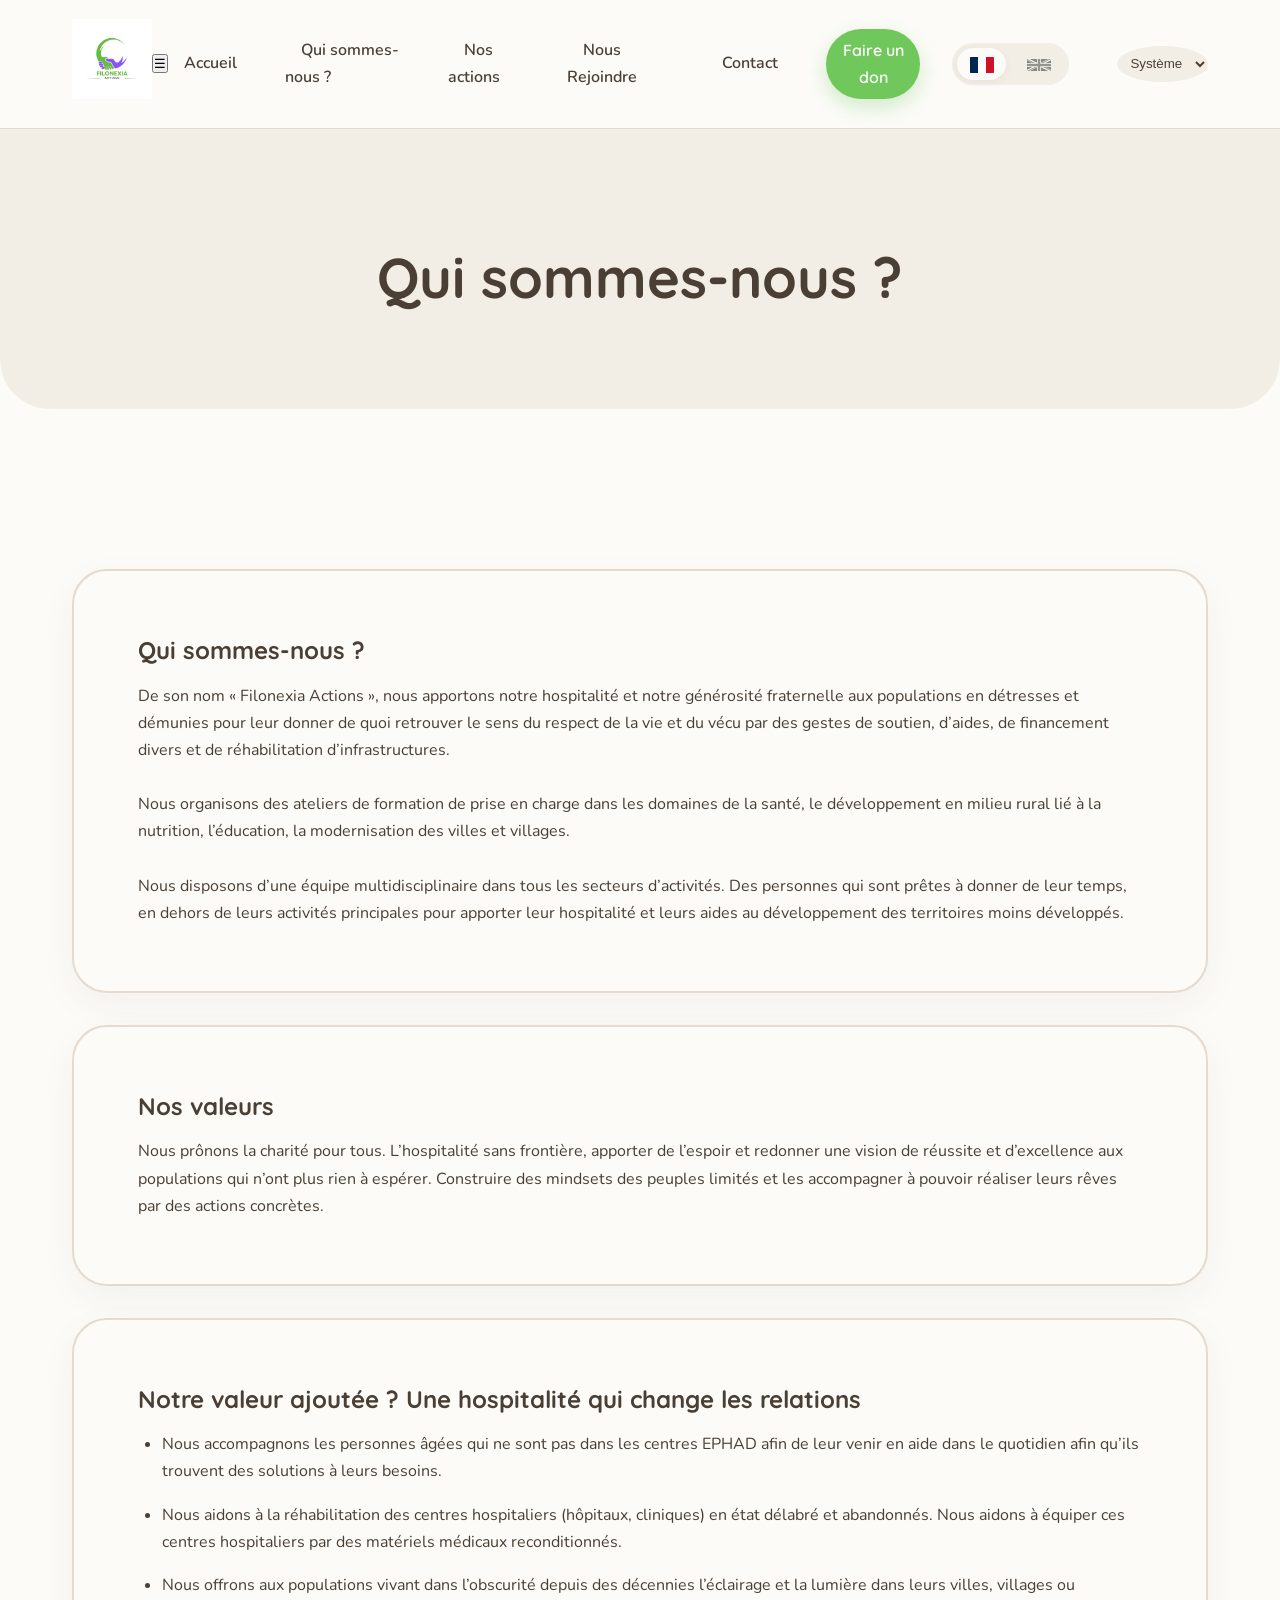
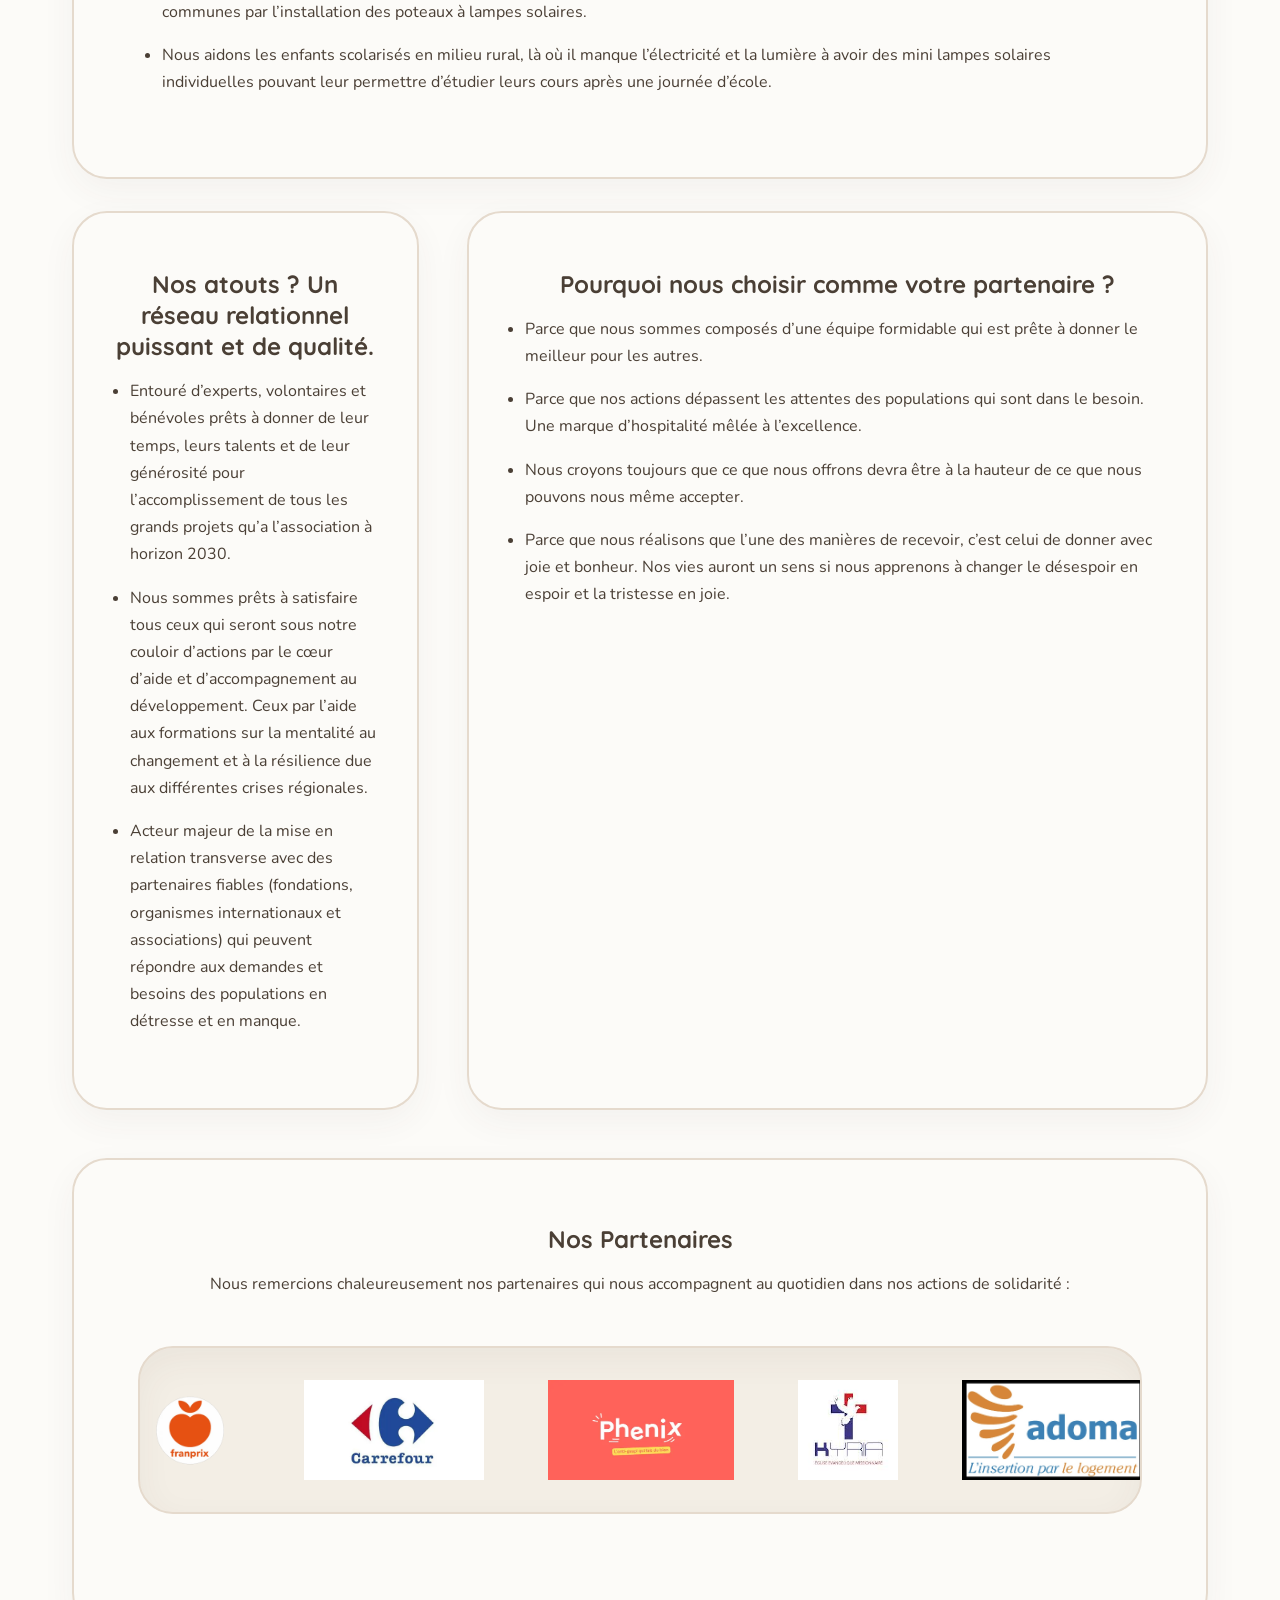
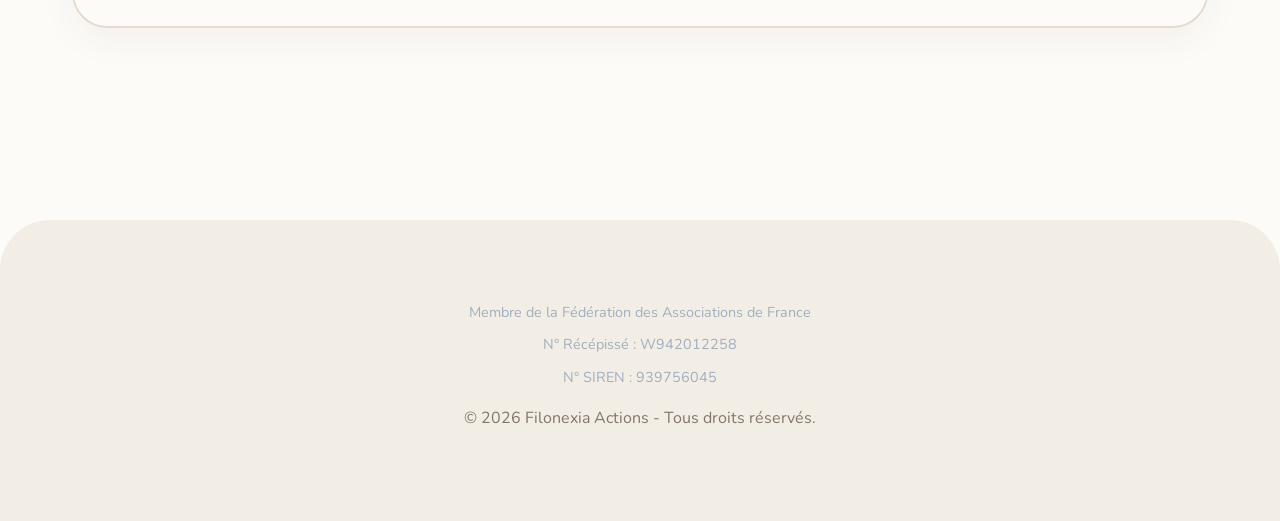
==== a-propos.html @ 1061a2cb "Fix : Suppression du texte n de PowerShell et mise a jour globale du cache" ====
<!DOCTYPE html>
<html lang="fr">
<head>
    <meta charset="UTF-8">
    <meta name="viewport" content="width=device-width, initial-scale=1.0">
    <title>FILONEXIA - Qui sommes-nous ?</title>    <link rel="icon" href="logo.jpeg" type="image/jpeg">
    <link rel="stylesheet" href="css/style.css?v=15">
</head>
<body>

    <header>
        <div class="nav-container">
            <a href="index.html" class="logo">
                <img src="logo.jpeg" alt="Filonexia Logo">
            </a>
            
            <button class="menu-toggle">☰</button>
            
            <nav>
                <ul class="nav-links">
                    <li><a href="index.html" data-i18n="nav_home">Accueil</a></li>
                    <li><a href="a-propos.html" data-i18n="nav_about">Qui sommes-nous ?</a></li>
                    <li><a href="actions.html" data-i18n="nav_actions">Nos actions</a></li>
                    <li><a href="nous-rejoindre.html" data-i18n="nav_join">Nous Rejoindre</a></li>
                    <li><a href="contact.html" data-i18n="nav_contact">Contact</a></li>
                    <li><a href="don.html" class="btn btn-primary" data-i18n="btn_donate">Faire un don</a></li>
                    
                    <li class="lang-switcher">
                        <button class="lang-btn active" data-lang="fr"><img src="images/fr.svg" alt="FR" class="lang-flag"></button>                        <button class="lang-btn" data-lang="en"><img src="images/gb.svg" alt="EN" class="lang-flag"></button>
                    </li>
                    <li>
                        <select class="theme-switcher">
                            <option value="system">Système</option>
                            <option value="light">Jour</option>
                            <option value="dark">Nuit</option>
                        </select>
                    </li>
                </ul>
            </nav>
        </div>
    </header>

    <main>
        <section class="page-header">
            <h1 data-i18n="about_title">Qui sommes-nous ?</h1>
        </section>

        <section class="container">
            <div class="content-section" style="margin-bottom: 2rem;">
                <h2 data-i18n="about_title">Qui sommes-nous ?</h2>
                <p data-i18n="about_intro">De son nom « Filonexia Actions », nous apportons notre hospitalité...</p>
                <br>
                <p data-i18n="about_training">Nous organisons des ateliers...</p>
                <br>
                <p data-i18n="about_team">Nous disposons d’une équipe...</p>
            </div>

            <div class="content-section" style="margin-bottom: 2rem; background: var(--bg-light);">
                <h2 data-i18n="values_title">Nos valeurs</h2>
                <p data-i18n="values_text">Nous prônons la charité pour tous...</p>
            </div>

            <div class="content-section" style="margin-bottom: 2rem;">
                <h2 data-i18n="value_added_title">Notre valeur ajoutée ? Une hospitalité qui change les relations</h2>
                <ul style="padding-left: 1.5rem; margin-top: 1rem;">
                    <li style="margin-bottom: 1rem;" data-i18n="value_added_1">Nous accompagnons les personnes âgées...</li>
                    <li style="margin-bottom: 1rem;" data-i18n="value_added_2">Nous aidons à la réhabilitation...</li>
                    <li style="margin-bottom: 1rem;" data-i18n="value_added_3">Nous offrons aux populations...</li>
                    <li style="margin-bottom: 1rem;" data-i18n="value_added_4">Nous aidons les enfants...</li>
                </ul>
            </div>

            <div class="grid-3" style="margin-top: 2rem;">
                <div class="card">
                    <h3 data-i18n="assets_title">Nos atouts ?</h3>
                    <ul style="text-align: left; padding-left: 1rem;">
                        <li style="margin-bottom: 1rem;" data-i18n="assets_1">Entouré d’experts...</li>
                        <li style="margin-bottom: 1rem;" data-i18n="assets_2">Nous sommes prêts à satisfaire...</li>
                        <li style="margin-bottom: 1rem;" data-i18n="assets_3">Acteur majeur...</li>
                    </ul>
                </div>
                <div class="card" style="grid-column: span 2;">
                    <h3 data-i18n="partner_title">Pourquoi nous choisir comme partenaire ?</h3>
                    <ul style="text-align: left; padding-left: 1rem;">
                        <li style="margin-bottom: 1rem;" data-i18n="partner_1">Parce que nous sommes composés d’une équipe...</li>
                        <li style="margin-bottom: 1rem;" data-i18n="partner_2">Parce que nos actions dépassent les attentes...</li>
                        <li style="margin-bottom: 1rem;" data-i18n="partner_3">Nous croyons toujours que...</li>
                        <li style="margin-bottom: 1rem;" data-i18n="partner_4">Parce que nous réalisons que l’une des manières...</li>
                    </ul>
                </div>
            </div>

            <div class="content-section" style="margin-top: 3rem; background: var(--bg-light);">
                <h2 data-i18n="global_partners_title" style="text-align: center; margin-bottom: 1rem;">Nos Partenaires</h2>
                <p data-i18n="global_partners_text" style="text-align: center; margin-bottom: 2rem;">Nous remercions chaleureusement nos partenaires qui nous soutiennent au quotidien dans nos actions de solidarité :</p>
                <div class="marquee-wrapper">
                    <div class="marquee-container">
                        <!-- Premiere boucle -->
                        <div class="marquee-content">
                            <img src="images/partenaires/franprix.webp" alt="Franprix" class="partner-logo">
                            <img src="images/partenaires/carrefour.webp" alt="Carrefour Market" class="partner-logo">
                            <img src="images/partenaires/phenix.webp" alt="Phenix" class="partner-logo">
                            <img src="images/partenaires/kyria.jfif" alt="Eglise Evangélique Mission KYRIA" class="partner-logo">
                            <img src="images/partenaires/adoma.png" alt="ADOMA" class="partner-logo">
                            <div class="partner-fallback" data-i18n="partner_espoir">Espoir pour une vie</div>
                        </div>
                        <!-- Deuxieme boucle (pour l'effet infini) -->
                        <div class="marquee-content">
                            <img src="images/partenaires/franprix.webp" alt="Franprix" class="partner-logo">
                            <img src="images/partenaires/carrefour.webp" alt="Carrefour Market" class="partner-logo">
                            <img src="images/partenaires/phenix.webp" alt="Phenix" class="partner-logo">
                            <img src="images/partenaires/kyria.jfif" alt="Eglise Evangélique Mission KYRIA" class="partner-logo">
                            <img src="images/partenaires/adoma.png" alt="ADOMA" class="partner-logo">
                            <div class="partner-fallback" data-i18n="partner_espoir">Espoir pour une vie</div>
                        </div>
                    </div>
            </div>
        </section>
    </main>

    <footer>
        <div style="margin-bottom: 1rem; color: #a0aec0;">
            <p style="font-size: 0.9rem;" data-i18n="contact_legal_1">Membre de la Fédération des Associations de France</p>
            <p style="font-size: 0.9rem;" data-i18n="contact_legal_2">N° Récépissé : W942012258</p>
            <p style="font-size: 0.9rem;" data-i18n="contact_legal_3">N° SIREN : 939756045</p>
        </div>
        <p data-i18n="footer_text">© 2026 Filonexia Actions - Tous droits réservés.</p>
    </footer>

    <script src="js/main.js?v=15"></script>
    <script src="js/i18n.js?v=15"></script>
</body>
</html>
---- css/style.css ----
@import url('https://fonts.googleapis.com/css2?family=Nunito:wght@400;600;700&family=Quicksand:wght@500;600;700&display=swap');

:root {
    /* Couleurs de base légèrement adoucies pour l'aspect organique */
    --primary-color: #70c85c;
    --secondary-color: #966eea;
    
    /* Palette chaleureuse "Terre & Nature" */
    --bg-main: #fcfbf8; /* Crème très clair */
    --bg-alt: #f3eee5; /* Beige doux */
    --text-dark: #4a3f35; /* Brun-Gris doux (pas de noir pur) */
    --text-light: #82756a; /* Brun clair */
    --border-color: #e5dacd;
    
    --font-heading: 'Quicksand', sans-serif;
    --font-body: 'Nunito', sans-serif;
    
    /* Rondeur maximale pour l'effet galet / amical */
    --radius-btn: 50px;
    --radius-card: 35px;
    --shadow-soft: 0 12px 35px rgba(74, 63, 53, 0.05);
}

:root[data-theme="dark"] {
    /* Palette sombre "Nuit chaude" */
    --bg-main: #2a2623;
    --bg-alt: #36302c;
    --text-dark: #fcfbf8;
    --text-light: #b0a59a;
    --border-color: #4a423d;
    --shadow-soft: 0 12px 35px rgba(0, 0, 0, 0.2);
}

* {
    margin: 0;
    padding: 0;
    box-sizing: border-box;
}

body {
    font-family: var(--font-body);
    color: var(--text-dark);
    line-height: 1.7;
    background-color: var(--bg-main);
    font-weight: 400;
}

h1, h2, h3, h4, h5, h6 {
    font-family: var(--font-heading);
    color: var(--text-dark);
    margin-bottom: 1rem;
    font-weight: 700;
    line-height: 1.3;
}

a {
    text-decoration: none;
    color: inherit;
    transition: all 0.3s cubic-bezier(0.4, 0, 0.2, 1);
}

/* Header & Nav */
header {
    background: var(--bg-main);
    border-bottom: 1px solid var(--border-color);
    position: sticky;
    top: 0;
    z-index: 1000;
}

.nav-container {
    max-width: 1200px;
    margin: 0 auto;
    padding: 1.2rem 2rem;
    display: flex;
    justify-content: space-between;
    align-items: center;
}

.logo img {
    height: 80px;
    object-fit: contain;
    transition: transform 0.3s ease;
}

.logo img:hover {
    transform: scale(1.05) rotate(-2deg);
}

.nav-links {
    display: flex;
    gap: 2rem;
    align-items: center;
    list-style: none;
}

.nav-links a {
    font-weight: 600;
    font-size: 1rem;
    padding: 0.5rem 1rem;
    border-radius: var(--radius-btn);
    transition: background-color 0.3s ease, color 0.3s ease;
}

.nav-links a:hover {
    background-color: var(--bg-alt);
    color: var(--primary-color);
}

.lang-switcher {
    display: flex;
    gap: 0.5rem;
    background: var(--bg-alt);
    padding: 0.3rem;
    border-radius: var(--radius-btn);
}

.lang-btn {
    background: transparent;
    border: none;
    padding: 0.4rem 0.8rem;
    border-radius: var(--radius-btn);
    cursor: pointer;
    font-weight: 700;
    color: var(--text-light);
    font-family: var(--font-body);
    font-size: 0.85rem;
    transition: all 0.3s ease;
}

.lang-btn.active {
    background: var(--bg-main);
    color: var(--primary-color);
    box-shadow: 0 2px 10px rgba(0,0,0,0.05);
}

.theme-switcher {
    margin-left: 1rem;
    padding: 0.6rem;
    border-radius: 50%;
    border: none;
    background: var(--bg-alt);
    color: var(--text-dark);
    cursor: pointer;
    transition: transform 0.3s;
}

.theme-switcher:hover {
    transform: scale(1.1) rotate(15deg);
    background: var(--border-color);
}

/* Organic Buttons */
.btn {
    display: inline-block;
    padding: 1rem 2.5rem;
    border-radius: var(--radius-btn);
    font-family: var(--font-heading);
    font-weight: 700;
    font-size: 1.1rem;
    text-align: center;
    transition: all 0.3s cubic-bezier(0.34, 1.56, 0.64, 1);
    cursor: pointer;
    border: none;
}

.btn-primary {
    background: var(--primary-color);
    color: #ffffff;
    box-shadow: 0 8px 20px rgba(112, 200, 92, 0.3);
}

.btn-primary:hover {
    transform: translateY(-5px) scale(1.03);
    box-shadow: 0 15px 25px rgba(112, 200, 92, 0.4);
}

.btn-secondary {
    background: var(--bg-alt);
    color: var(--text-dark);
    border: 2px solid var(--border-color);
}

.btn-secondary:hover {
    background: var(--secondary-color);
    color: #ffffff;
    border-color: var(--secondary-color);
    transform: translateY(-5px) scale(1.03);
    box-shadow: 0 8px 20px rgba(150, 110, 234, 0.3);
}

/* Hero Section */
.hero {
    padding: 8rem 2rem;
    text-align: center;
    background: var(--bg-alt);
    /* Forme organique au bas du header */
    border-bottom-left-radius: 50px;
    border-bottom-right-radius: 50px;
    min-height: 60vh;
    display: flex;
    flex-direction: column;
    justify-content: center;
    align-items: center;
}

.hero h1 {
    font-size: 4rem;
    font-weight: 700;
    max-width: 900px;
    margin: 0 auto 1.5rem auto;
    color: var(--text-dark);
}

.hero p {
    font-size: 1.25rem;
    color: var(--text-light);
    max-width: 700px;
    margin: 0 auto 3rem auto;
    font-weight: 600;
}

/* Container */
.container {
    max-width: 1200px;
    margin: 0 auto;
    padding: 6rem 2rem;
}

.text-center {
    text-align: center;
}

/* Grid & Cards (Organic design) */
.grid-3 {
    display: grid;
    grid-template-columns: repeat(auto-fit, minmax(300px, 1fr));
    gap: 3rem;
    margin-top: 4rem;
}

.card {
    background: var(--bg-main);
    border: 2px solid var(--border-color);
    border-radius: var(--radius-card);
    padding: 3.5rem 2.5rem;
    text-align: center;
    box-shadow: var(--shadow-soft);
    transition: all 0.4s cubic-bezier(0.34, 1.56, 0.64, 1);
}

.card:hover {
    transform: translateY(-10px);
    border-color: var(--primary-color);
    background: var(--bg-alt);
}

/* Alternance Vert/Violet sur les icônes */
.card:nth-child(odd) .card-icon {
    color: var(--primary-color);
    background: rgba(112, 200, 92, 0.1);
}
.card:nth-child(even) .card-icon {
    color: var(--secondary-color);
    background: rgba(150, 110, 234, 0.1);
}

.card-icon {
    font-size: 2.5rem;
    margin-bottom: 2rem;
    display: inline-flex;
    align-items: center;
    justify-content: center;
    width: 80px;
    height: 80px;
    border-radius: 50%;
}

.card h3 {
    font-size: 1.5rem;
}

/* Page headers */
.page-header {
    background: var(--bg-alt);
    padding: 7rem 2rem 5rem 2rem;
    text-align: center;
    border-bottom-left-radius: 50px;
    border-bottom-right-radius: 50px;
    margin-bottom: 4rem;
}

.page-header h1 {
    font-size: 3.5rem;
}

.content-section {
    background: var(--bg-main);
    padding: 4rem;
    border: 2px solid var(--border-color);
    border-radius: var(--radius-card);
    box-shadow: var(--shadow-soft);
}

/* Footer */
footer {
    background: var(--bg-alt);
    color: var(--text-light);
    text-align: center;
    padding: 5rem 2rem;
    margin-top: 6rem;
    border-top-left-radius: 50px;
    border-top-right-radius: 50px;
}

footer p {
    margin-bottom: 0.5rem;
}

/* Sidebar Layout */
.page-layout {
    display: grid;
    grid-template-columns: 3fr 1fr;
    gap: 4rem;
    align-items: start;
}

.sidebar {
    position: sticky;
    top: 120px;
    background: var(--bg-main);
    border: 2px solid var(--border-color);
    border-radius: var(--radius-card);
    padding: 2.5rem;
    box-shadow: var(--shadow-soft);
}

.sidebar h3 {
    font-size: 1.4rem;
    margin-bottom: 2rem;
    color: var(--primary-color);
}

.report-list {
    list-style: none;
    padding: 0;
}

.report-list li {
    margin-bottom: 1rem;
}

.report-list a {
    display: block;
    padding: 1rem 1.5rem;
    border-radius: 20px;
    font-weight: 600;
    color: var(--text-light);
    background: var(--bg-alt);
    transition: all 0.3s ease;
}

.report-list a:hover {
    background: rgba(112, 200, 92, 0.1);
    color: var(--primary-color);
    transform: translateX(5px);
}

.report-list a.active {
    background: var(--primary-color);
    color: #ffffff;
    box-shadow: 0 4px 15px rgba(112, 200, 92, 0.3);
}

.report-list a.active .report-date {
    color: rgba(255,255,255,0.8);
}

.report-date {
    display: block;
    font-size: 0.85rem;
    margin-bottom: 0.2rem;
    color: var(--text-light);
    font-weight: 700;
    text-transform: uppercase;
}

@media (max-width: 900px) {
    .page-layout {
        grid-template-columns: 1fr;
    }
}

/* Partner Marquee Carousel */
.marquee-wrapper {
    overflow: hidden;
    padding: 2rem 0;
    margin: 3rem 0;
    background: var(--bg-alt);
    border-radius: var(--radius-card);
    box-shadow: inset var(--shadow-soft);
    position: relative;
    border: 2px solid var(--border-color);
}
.marquee-container {
    display: flex;
    width: fit-content;
    animation: marquee 25s linear infinite;
}
.marquee-container:hover {
    animation-play-state: paused;
}
.marquee-content {
    display: flex;
    align-items: center;
    gap: 4rem;
    padding-right: 4rem; /* match gap */
}
.partner-logo {
    height: 100px;
    object-fit: contain;
    transition: transform 0.3s ease;
}
.partner-logo:hover {
    transform: scale(1.08);
}
.partner-fallback {
    font-family: var(--font-heading);
    font-weight: 700;
    font-size: 1.2rem;
    color: var(--primary-color);
    border: 3px solid var(--primary-color);
    padding: 0.8rem 1.5rem;
    border-radius: var(--radius-btn);
    white-space: nowrap;
    transition: all 0.3s ease;
}
.partner-fallback:hover {
    background-color: var(--primary-color);
    color: var(--white);
    transform: scale(1.05);
}
@keyframes marquee {
    0% { transform: translateX(0); }
    100% { transform: translateX(-50%); }
}


/* Flag switcher */
.lang-flag { width: 24px; height: 18px; object-fit: contain; border-radius: 2px; vertical-align: middle; transition: filter 0.3s ease; }
.lang-btn:not(.active) .lang-flag { filter: grayscale(100%) opacity(50%); }
.lang-btn.active .lang-flag, .lang-btn:hover .lang-flag { filter: grayscale(0%) opacity(100%); }
.lang-switcher { display: flex; align-items: center; gap: 0.5rem; }
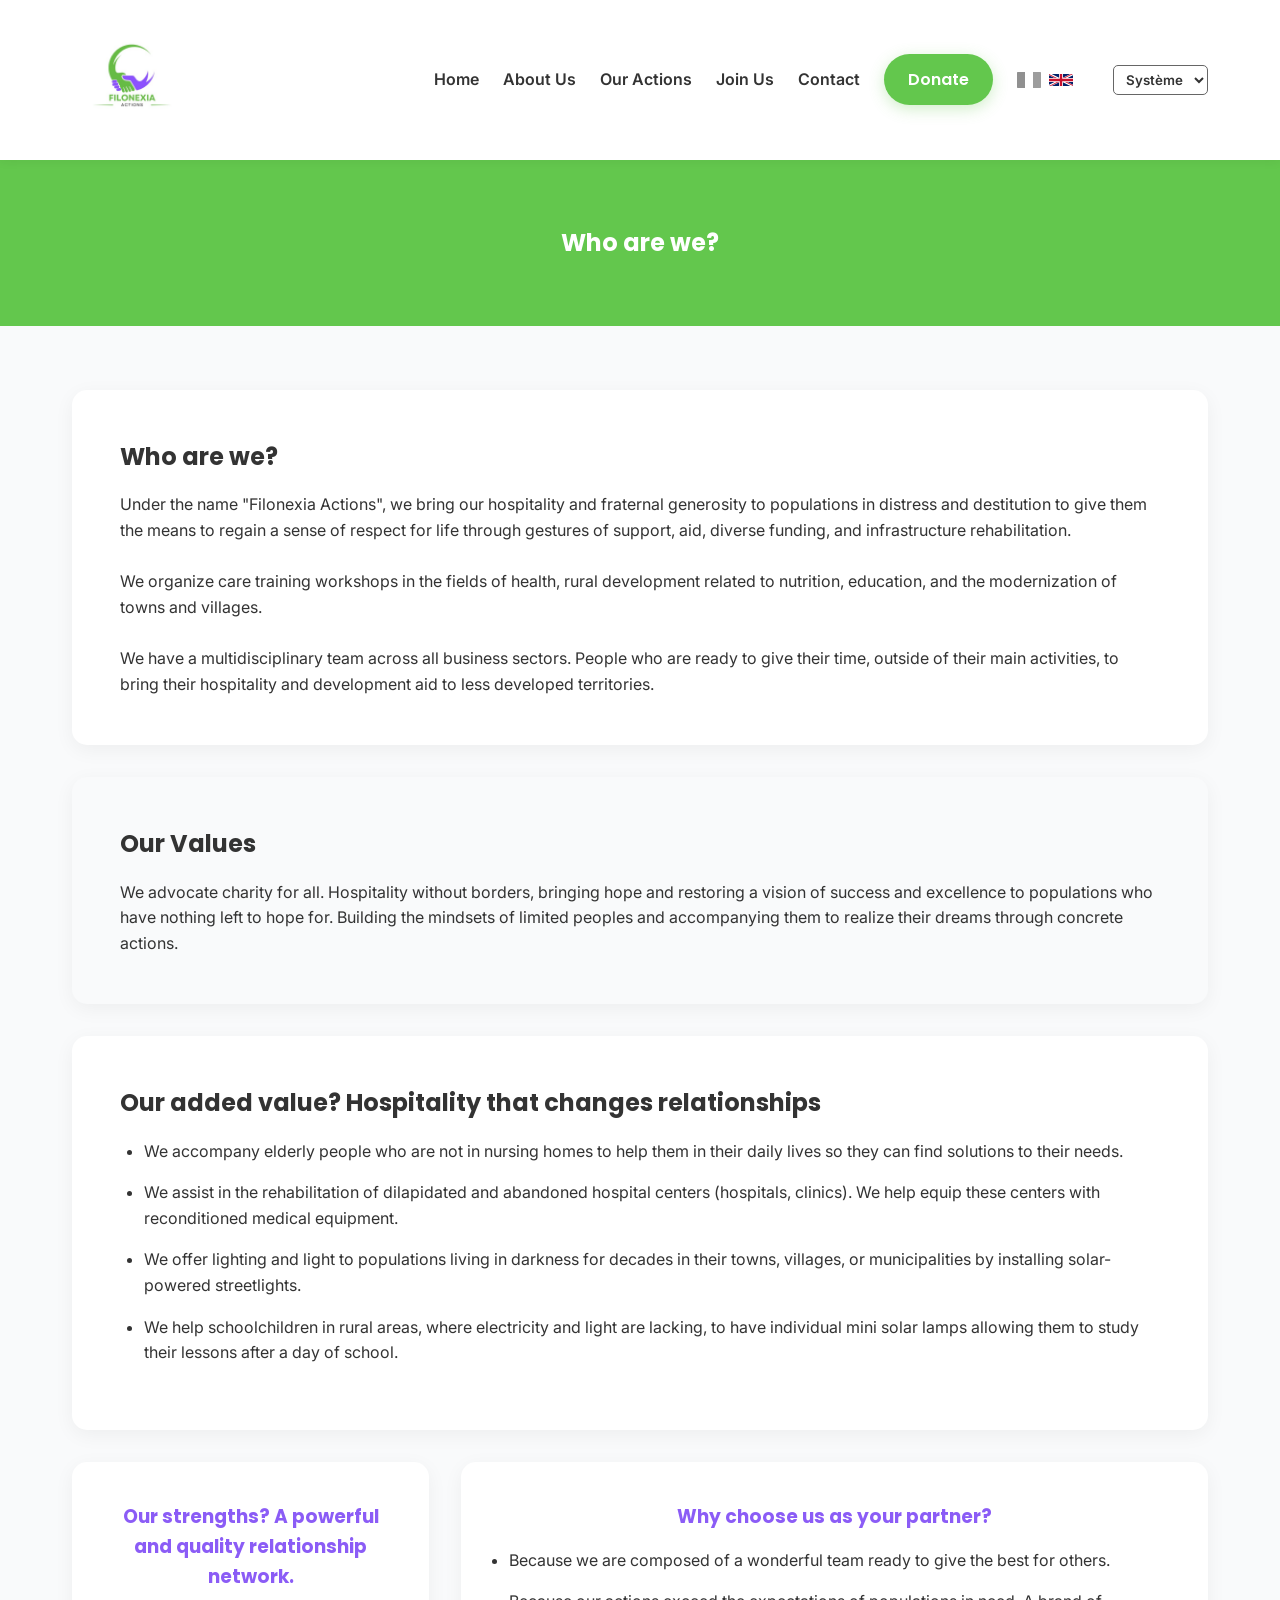
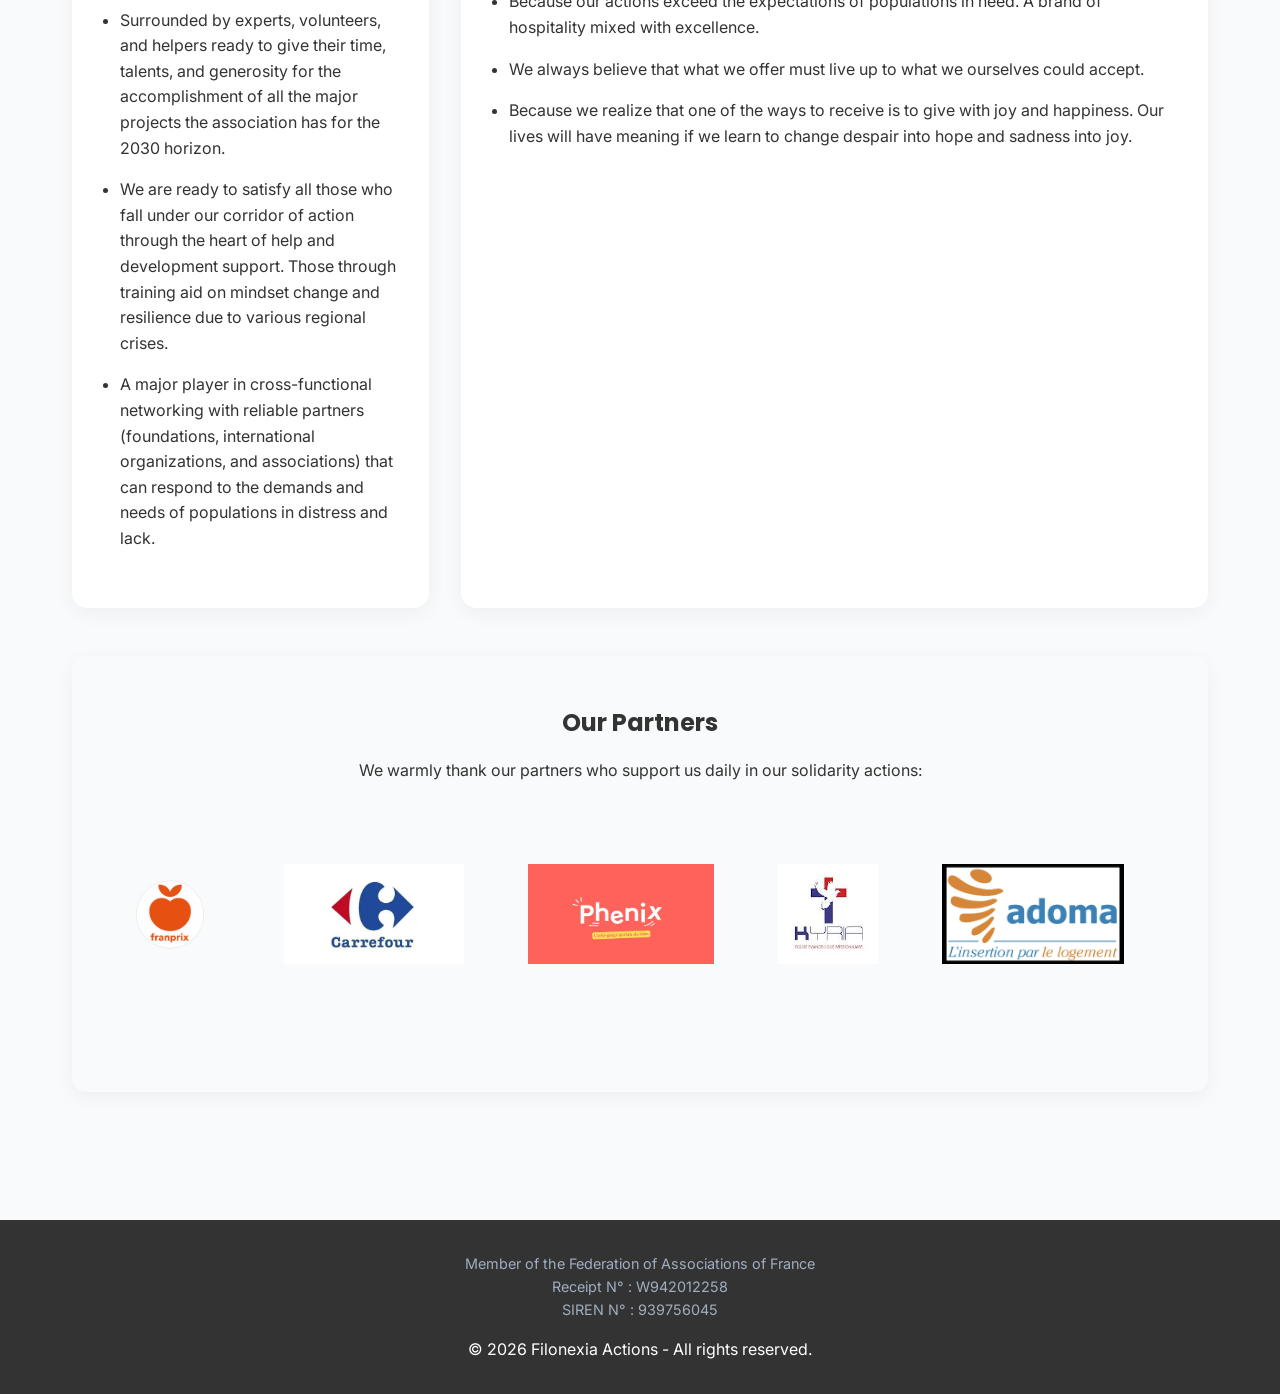
==== commit c4c8f246: "v1.0.0 - Version statique finalisée" ====
--- a/a-propos.html
+++ b/a-propos.html
@@ -4,7 +4,7 @@
     <meta charset="UTF-8">
     <meta name="viewport" content="width=device-width, initial-scale=1.0">
     <title>FILONEXIA - Qui sommes-nous ?</title>    <link rel="icon" href="logo.jpeg" type="image/jpeg">
-    <link rel="stylesheet" href="css/style.css?v=15">
+    <link rel="stylesheet" href="css/style.css?v=24">
 </head>
 <body>
 
@@ -14,9 +14,8 @@
                 <img src="logo.jpeg" alt="Filonexia Logo">
             </a>
             
-            <button class="menu-toggle">☰</button>
-            
             <nav>
+                <div class="menu-toggle" id="mobile-menu" aria-label="Menu"><span></span><span></span><span></span></div>
                 <ul class="nav-links">
                     <li><a href="index.html" data-i18n="nav_home">Accueil</a></li>
                     <li><a href="a-propos.html" data-i18n="nav_about">Qui sommes-nous ?</a></li>
@@ -124,11 +123,11 @@
             <p style="font-size: 0.9rem;" data-i18n="contact_legal_2">N° Récépissé : W942012258</p>
             <p style="font-size: 0.9rem;" data-i18n="contact_legal_3">N° SIREN : 939756045</p>
         </div>
-        <p data-i18n="footer_text">© 2026 Filonexia Actions - Tous droits réservés.</p>
+        <p data-i18n="footer_text">© 2026 Filonexia Actions - Tous droits réservés. | <span class='version'>v1.0.0</span></p>
     </footer>
 
     <script src="js/main.js?v=15"></script>
-    <script src="js/i18n.js?v=15"></script>
+    <script src="js/i18n.js?v=20"></script>
 </body>
 </html>
 
@@ -136,3 +135,11 @@
 
 
 
+
+
+
+
+
+
+
+
--- a/css/style.css
+++ b/css/style.css
@@ -1,34 +1,21 @@
-@import url('https://fonts.googleapis.com/css2?family=Nunito:wght@400;600;700&family=Quicksand:wght@500;600;700&display=swap');
+@import url('https://fonts.googleapis.com/css2?family=Inter:wght@300;400;600&family=Poppins:wght@500;700&display=swap');
 
 :root {
-    /* Couleurs de base légèrement adoucies pour l'aspect organique */
-    --primary-color: #70c85c;
-    --secondary-color: #966eea;
-    
-    /* Palette chaleureuse "Terre & Nature" */
-    --bg-main: #fcfbf8; /* Crème très clair */
-    --bg-alt: #f3eee5; /* Beige doux */
-    --text-dark: #4a3f35; /* Brun-Gris doux (pas de noir pur) */
-    --text-light: #82756a; /* Brun clair */
-    --border-color: #e5dacd;
-    
-    --font-heading: 'Quicksand', sans-serif;
-    --font-body: 'Nunito', sans-serif;
-    
-    /* Rondeur maximale pour l'effet galet / amical */
-    --radius-btn: 50px;
-    --radius-card: 35px;
-    --shadow-soft: 0 12px 35px rgba(74, 63, 53, 0.05);
+    --primary-color: #63c74d; /* Green from logo */
+    --secondary-color: #8b5cf6; /* Purple from logo */
+    --text-dark: #333333;
+    --text-light: #666666;
+    --bg-light: #f9fafb;
+    --white: #ffffff;
+    --font-heading: 'Poppins', sans-serif;
+    --font-body: 'Inter', sans-serif;
 }
 
 :root[data-theme="dark"] {
-    /* Palette sombre "Nuit chaude" */
-    --bg-main: #2a2623;
-    --bg-alt: #36302c;
-    --text-dark: #fcfbf8;
-    --text-light: #b0a59a;
-    --border-color: #4a423d;
-    --shadow-soft: 0 12px 35px rgba(0, 0, 0, 0.2);
+    --text-dark: #f9fafb;
+    --text-light: #a0aec0;
+    --bg-light: #111827;
+    --white: #1f2937;
 }
 
 * {
@@ -40,29 +27,26 @@
 body {
     font-family: var(--font-body);
     color: var(--text-dark);
-    line-height: 1.7;
-    background-color: var(--bg-main);
-    font-weight: 400;
+    line-height: 1.6;
+    background-color: var(--bg-light);
 }
 
 h1, h2, h3, h4, h5, h6 {
     font-family: var(--font-heading);
     color: var(--text-dark);
     margin-bottom: 1rem;
-    font-weight: 700;
-    line-height: 1.3;
 }
 
 a {
     text-decoration: none;
     color: inherit;
-    transition: all 0.3s cubic-bezier(0.4, 0, 0.2, 1);
+    transition: color 0.3s;
 }
 
 /* Header & Nav */
 header {
-    background: var(--bg-main);
-    border-bottom: 1px solid var(--border-color);
+    background: var(--white);
+    box-shadow: 0 2px 10px rgba(0,0,0,0.05);
     position: sticky;
     top: 0;
     z-index: 1000;
@@ -71,25 +55,21 @@
 .nav-container {
     max-width: 1200px;
     margin: 0 auto;
-    padding: 1.2rem 2rem;
+    padding: 1rem 2rem;
     display: flex;
     justify-content: space-between;
     align-items: center;
+    gap: 3rem;
 }
 
 .logo img {
-    height: 80px;
+    height: 120px;
     object-fit: contain;
-    transition: transform 0.3s ease;
-}
-
-.logo img:hover {
-    transform: scale(1.05) rotate(-2deg);
 }
 
 .nav-links {
     display: flex;
-    gap: 2rem;
+    gap: 1.5rem;
     align-items: center;
     list-style: none;
 }
@@ -97,107 +77,85 @@
 .nav-links a {
     font-weight: 600;
     font-size: 1rem;
-    padding: 0.5rem 1rem;
-    border-radius: var(--radius-btn);
-    transition: background-color 0.3s ease, color 0.3s ease;
 }
 
 .nav-links a:hover {
-    background-color: var(--bg-alt);
     color: var(--primary-color);
 }
 
+/* Lang Switcher */
 .lang-switcher {
     display: flex;
     gap: 0.5rem;
-    background: var(--bg-alt);
-    padding: 0.3rem;
-    border-radius: var(--radius-btn);
 }
 
 .lang-btn {
-    background: transparent;
+    background: none;
     border: none;
-    padding: 0.4rem 0.8rem;
-    border-radius: var(--radius-btn);
     cursor: pointer;
-    font-weight: 700;
+    font-weight: 600;
     color: var(--text-light);
     font-family: var(--font-body);
-    font-size: 0.85rem;
-    transition: all 0.3s ease;
 }
 
 .lang-btn.active {
-    background: var(--bg-main);
     color: var(--primary-color);
-    box-shadow: 0 2px 10px rgba(0,0,0,0.05);
-}
-
+}
+
+/* Theme Switcher */
 .theme-switcher {
     margin-left: 1rem;
-    padding: 0.6rem;
-    border-radius: 50%;
-    border: none;
-    background: var(--bg-alt);
+    padding: 0.3rem 0.5rem;
+    border-radius: 5px;
+    border: 1px solid var(--text-light);
+    background: var(--white);
     color: var(--text-dark);
+    font-family: var(--font-body);
+    font-weight: 600;
     cursor: pointer;
-    transition: transform 0.3s;
-}
-
-.theme-switcher:hover {
-    transform: scale(1.1) rotate(15deg);
-    background: var(--border-color);
-}
-
-/* Organic Buttons */
+}
+
+/* Buttons */
 .btn {
     display: inline-block;
-    padding: 1rem 2.5rem;
-    border-radius: var(--radius-btn);
+    padding: 0.8rem 1.5rem;
+    border-radius: 30px;
     font-family: var(--font-heading);
-    font-weight: 700;
-    font-size: 1.1rem;
-    text-align: center;
-    transition: all 0.3s cubic-bezier(0.34, 1.56, 0.64, 1);
+    font-weight: 600;
+    text-align: center;
+    transition: transform 0.3s, box-shadow 0.3s, background-color 0.3s;
     cursor: pointer;
-    border: none;
 }
 
 .btn-primary {
     background: var(--primary-color);
-    color: #ffffff;
-    box-shadow: 0 8px 20px rgba(112, 200, 92, 0.3);
+    color: var(--white);
+    box-shadow: 0 4px 15px rgba(99, 199, 77, 0.3);
 }
 
 .btn-primary:hover {
-    transform: translateY(-5px) scale(1.03);
-    box-shadow: 0 15px 25px rgba(112, 200, 92, 0.4);
+    background: #55b341;
+    color: var(--white);
+    transform: translateY(-2px);
+    box-shadow: 0 6px 20px rgba(99, 199, 77, 0.4);
 }
 
 .btn-secondary {
-    background: var(--bg-alt);
-    color: var(--text-dark);
-    border: 2px solid var(--border-color);
+    background: var(--secondary-color);
+    color: var(--white);
 }
 
 .btn-secondary:hover {
-    background: var(--secondary-color);
-    color: #ffffff;
-    border-color: var(--secondary-color);
-    transform: translateY(-5px) scale(1.03);
-    box-shadow: 0 8px 20px rgba(150, 110, 234, 0.3);
+    background: #7a4be0;
+    color: var(--white);
 }
 
 /* Hero Section */
 .hero {
-    padding: 8rem 2rem;
-    text-align: center;
-    background: var(--bg-alt);
-    /* Forme organique au bas du header */
-    border-bottom-left-radius: 50px;
-    border-bottom-right-radius: 50px;
-    min-height: 60vh;
+    padding: 6rem 2rem;
+    text-align: center;
+    background: linear-gradient(135deg, rgba(99,199,77,0.1) 0%, rgba(139,92,246,0.1) 100%);
+    min-height: 70vh;
     display: flex;
     flex-direction: column;
     justify-content: center;
@@ -205,140 +163,120 @@
 }
 
 .hero h1 {
-    font-size: 4rem;
-    font-weight: 700;
-    max-width: 900px;
+    font-size: 3.5rem;
+    max-width: 800px;
     margin: 0 auto 1.5rem auto;
-    color: var(--text-dark);
+    color: var(--secondary-color);
 }
 
 .hero p {
-    font-size: 1.25rem;
+    font-size: 1.2rem;
     color: var(--text-light);
-    max-width: 700px;
-    margin: 0 auto 3rem auto;
-    font-weight: 600;
+    max-width: 600px;
+    margin: 0 auto 2.5rem auto;
 }
 
 /* Container */
 .container {
     max-width: 1200px;
     margin: 0 auto;
-    padding: 6rem 2rem;
+    padding: 4rem 2rem;
 }
 
 .text-center {
     text-align: center;
 }
 
-/* Grid & Cards (Organic design) */
+/* Grid */
 .grid-3 {
     display: grid;
     grid-template-columns: repeat(auto-fit, minmax(300px, 1fr));
-    gap: 3rem;
-    margin-top: 4rem;
+    gap: 2rem;
+    margin-top: 3rem;
 }
 
 .card {
-    background: var(--bg-main);
-    border: 2px solid var(--border-color);
-    border-radius: var(--radius-card);
-    padding: 3.5rem 2.5rem;
-    text-align: center;
-    box-shadow: var(--shadow-soft);
-    transition: all 0.4s cubic-bezier(0.34, 1.56, 0.64, 1);
+    background: var(--white);
+    border-radius: 15px;
+    padding: 2.5rem 2rem;
+    text-align: center;
+    box-shadow: 0 5px 20px rgba(0,0,0,0.05);
+    transition: transform 0.3s;
 }
 
 .card:hover {
-    transform: translateY(-10px);
-    border-color: var(--primary-color);
-    background: var(--bg-alt);
-}
-
-/* Alternance Vert/Violet sur les icônes */
-.card:nth-child(odd) .card-icon {
+    transform: translateY(-5px);
+}
+
+.card-icon {
+    font-size: 3rem;
+    margin-bottom: 1rem;
     color: var(--primary-color);
-    background: rgba(112, 200, 92, 0.1);
-}
-.card:nth-child(even) .card-icon {
+}
+
+.card h3 {
     color: var(--secondary-color);
-    background: rgba(150, 110, 234, 0.1);
-}
-
-.card-icon {
-    font-size: 2.5rem;
-    margin-bottom: 2rem;
-    display: inline-flex;
-    align-items: center;
-    justify-content: center;
-    width: 80px;
-    height: 80px;
-    border-radius: 50%;
-}
-
-.card h3 {
-    font-size: 1.5rem;
-}
-
-/* Page headers */
+}
+
+/* Page content */
 .page-header {
-    background: var(--bg-alt);
-    padding: 7rem 2rem 5rem 2rem;
-    text-align: center;
-    border-bottom-left-radius: 50px;
-    border-bottom-right-radius: 50px;
-    margin-bottom: 4rem;
+    background: var(--primary-color);
+    color: var(--white);
+    padding: 4rem 2rem;
+    text-align: center;
 }
 
 .page-header h1 {
-    font-size: 3.5rem;
+    color: var(--white);
+    margin: 0;
 }
 
 .content-section {
-    background: var(--bg-main);
-    padding: 4rem;
-    border: 2px solid var(--border-color);
-    border-radius: var(--radius-card);
-    box-shadow: var(--shadow-soft);
+    background: var(--white);
+    padding: 3rem;
+    border-radius: 15px;
+    box-shadow: 0 5px 20px rgba(0,0,0,0.05);
 }
 
 /* Footer */
 footer {
-    background: var(--bg-alt);
-    color: var(--text-light);
-    text-align: center;
-    padding: 5rem 2rem;
-    margin-top: 6rem;
-    border-top-left-radius: 50px;
-    border-top-right-radius: 50px;
-}
-
-footer p {
-    margin-bottom: 0.5rem;
+    background: var(--text-dark);
+    color: var(--white);
+    text-align: center;
+    padding: 2rem;
+    margin-top: 4rem;
+}
+
+/* Mobile Menu */
+.menu-toggle {
+    display: none;
+    font-size: 1.5rem;
+    background: none;
+    border: none;
+    cursor: pointer;
 }
 
 /* Sidebar Layout */
 .page-layout {
     display: grid;
     grid-template-columns: 3fr 1fr;
-    gap: 4rem;
+    gap: 3rem;
     align-items: start;
 }
 
 .sidebar {
+    background: var(--white);
+    padding: 2rem;
+    border-radius: 15px;
+    box-shadow: 0 5px 20px rgba(0,0,0,0.05);
     position: sticky;
-    top: 120px;
-    background: var(--bg-main);
-    border: 2px solid var(--border-color);
-    border-radius: var(--radius-card);
-    padding: 2.5rem;
-    box-shadow: var(--shadow-soft);
+    top: 100px;
 }
 
 .sidebar h3 {
-    font-size: 1.4rem;
-    margin-bottom: 2rem;
-    color: var(--primary-color);
+    border-bottom: 2px solid var(--primary-color);
+    padding-bottom: 0.5rem;
+    margin-bottom: 1.5rem;
 }
 
 .report-list {
@@ -352,98 +290,225 @@
 
 .report-list a {
     display: block;
-    padding: 1rem 1.5rem;
-    border-radius: 20px;
+    padding: 1rem;
+    background: var(--bg-light);
+    border-radius: 8px;
+    border-left: 4px solid var(--secondary-color);
     font-weight: 600;
-    color: var(--text-light);
-    background: var(--bg-alt);
-    transition: all 0.3s ease;
 }
 
 .report-list a:hover {
-    background: rgba(112, 200, 92, 0.1);
-    color: var(--primary-color);
-    transform: translateX(5px);
-}
-
-.report-list a.active {
     background: var(--primary-color);
-    color: #ffffff;
-    box-shadow: 0 4px 15px rgba(112, 200, 92, 0.3);
-}
-
-.report-list a.active .report-date {
-    color: rgba(255,255,255,0.8);
+    color: var(--white);
 }
 
 .report-date {
     display: block;
     font-size: 0.85rem;
+    color: var(--text-light);
     margin-bottom: 0.2rem;
+}
+}
+
+/* Buttons */
+.btn {
+    display: inline-block;
+    padding: 0.8rem 1.5rem;
+    border-radius: 30px;
+    font-family: var(--font-heading);
+    font-weight: 600;
+    text-align: center;
+    transition: transform 0.3s, box-shadow 0.3s, background-color 0.3s;
+    cursor: pointer;
+}
+
+.btn-primary {
+    background: var(--primary-color);
+    color: var(--white);
+    box-shadow: 0 4px 15px rgba(99, 199, 77, 0.3);
+}
+
+.btn-primary:hover {
+    background: #55b341;
+    color: var(--white);
+    transform: translateY(-2px);
+    box-shadow: 0 6px 20px rgba(99, 199, 77, 0.4);
+}
+
+.btn-secondary {
+    background: var(--secondary-color);
+    color: var(--white);
+}
+
+.btn-secondary:hover {
+    background: #7a4be0;
+    color: var(--white);
+}
+
+/* Hero Section */
+.hero {
+    padding: 6rem 2rem;
+    text-align: center;
+    background: linear-gradient(135deg, rgba(99,199,77,0.1) 0%, rgba(139,92,246,0.1) 100%);
+    min-height: 70vh;
+    display: flex;
+    flex-direction: column;
+    justify-content: center;
+    align-items: center;
+}
+
+.hero h1 {
+    font-size: 3.5rem;
+    max-width: 800px;
+    margin: 0 auto 1.5rem auto;
+    color: var(--secondary-color);
+}
+
+.hero p {
+    font-size: 1.2rem;
     color: var(--text-light);
-    font-weight: 700;
-    text-transform: uppercase;
-}
-
-@media (max-width: 900px) {
-    .page-layout {
-        grid-template-columns: 1fr;
-    }
-}
-
-/* Partner Marquee Carousel */
-.marquee-wrapper {
-    overflow: hidden;
-    padding: 2rem 0;
-    margin: 3rem 0;
-    background: var(--bg-alt);
-    border-radius: var(--radius-card);
-    box-shadow: inset var(--shadow-soft);
-    position: relative;
-    border: 2px solid var(--border-color);
-}
-.marquee-container {
-    display: flex;
-    width: fit-content;
-    animation: marquee 25s linear infinite;
-}
-.marquee-container:hover {
-    animation-play-state: paused;
-}
-.marquee-content {
-    display: flex;
-    align-items: center;
-    gap: 4rem;
-    padding-right: 4rem; /* match gap */
-}
-.partner-logo {
-    height: 100px;
-    object-fit: contain;
-    transition: transform 0.3s ease;
-}
-.partner-logo:hover {
-    transform: scale(1.08);
-}
-.partner-fallback {
-    font-family: var(--font-heading);
-    font-weight: 700;
-    font-size: 1.2rem;
+    max-width: 600px;
+    margin: 0 auto 2.5rem auto;
+}
+
+/* Container */
+.container {
+    max-width: 1200px;
+    margin: 0 auto;
+    padding: 4rem 2rem;
+}
+
+.text-center {
+    text-align: center;
+}
+
+/* Grid */
+.grid-3 {
+    display: grid;
+    grid-template-columns: repeat(auto-fit, minmax(300px, 1fr));
+    gap: 2rem;
+    margin-top: 3rem;
+}
+
+.card {
+    background: var(--white);
+    border-radius: 15px;
+    padding: 2.5rem 2rem;
+    text-align: center;
+    box-shadow: 0 5px 20px rgba(0,0,0,0.05);
+    transition: transform 0.3s;
+}
+
+.card:hover {
+    transform: translateY(-5px);
+}
+
+.card-icon {
+    font-size: 3rem;
+    margin-bottom: 1rem;
     color: var(--primary-color);
-    border: 3px solid var(--primary-color);
-    padding: 0.8rem 1.5rem;
-    border-radius: var(--radius-btn);
-    white-space: nowrap;
-    transition: all 0.3s ease;
-}
-.partner-fallback:hover {
-    background-color: var(--primary-color);
-    color: var(--white);
-    transform: scale(1.05);
-}
-@keyframes marquee {
-    0% { transform: translateX(0); }
-    100% { transform: translateX(-50%); }
-}
+}
+
+.card h3 {
+    color: var(--secondary-color);
+}
+
+/* Page content */
+.page-header {
+    background: var(--primary-color);
+    color: var(--white);
+    padding: 4rem 2rem;
+    text-align: center;
+}
+
+.page-header h1 {
+    color: var(--white);
+    margin: 0;
+}
+
+.content-section {
+    background: var(--white);
+    padding: 3rem;
+    border-radius: 15px;
+    box-shadow: 0 5px 20px rgba(0,0,0,0.05);
+}
+
+/* Footer */
+footer {
+    background: var(--text-dark);
+    color: var(--white);
+    text-align: center;
+    padding: 2rem;
+    margin-top: 4rem;
+}
+
+/* Mobile Menu */
+.menu-toggle {
+    display: none;
+    font-size: 1.5rem;
+    background: none;
+    border: none;
+    cursor: pointer;
+}
+
+/* Sidebar Layout */
+.page-layout {
+    display: grid;
+    grid-template-columns: 3fr 1fr;
+    gap: 3rem;
+    align-items: start;
+}
+
+.sidebar {
+    background: var(--white);
+    padding: 2rem;
+    border-radius: 15px;
+    box-shadow: 0 5px 20px rgba(0,0,0,0.05);
+    position: sticky;
+    top: 100px;
+}
+
+.sidebar h3 {
+    border-bottom: 2px solid var(--primary-color);
+    padding-bottom: 0.5rem;
+    margin-bottom: 1.5rem;
+}
+
+.report-list {
+    list-style: none;
+    padding: 0;
+}
+
+.report-list li {
+    margin-bottom: 1rem;
+}
+
+.report-list a {
+    display: block;
+    padding: 1rem;
+    background: var(--bg-light);
+    border-radius: 8px;
+    border-left: 4px solid var(--secondary-color);
+    font-weight: 600;
+}
+
+.report-list a:hover {
+    background: var(--primary-color);
+    color: var(--white);
+}
+
+.report-date {
+    display: block;
+    font-size: 0.85rem;
+    color: var(--text-light);
+    margin-bottom: 0.2rem;
+}
+
+.report-list a:hover .report-date {
+    color: rgba(255,255,255,0.8);
+}
+
+/* Removed old media queries to fix mobile layout conflicts */
 
 
 /* Flag switcher */
@@ -452,3 +517,102 @@
 .lang-btn.active .lang-flag, .lang-btn:hover .lang-flag { filter: grayscale(0%) opacity(100%); }
 .lang-switcher { display: flex; align-items: center; gap: 0.5rem; }
 
+
+/* Partner Marquee Carousel */
+.marquee-wrapper { overflow: hidden; padding: 2rem 0; margin: 3rem 0; background: var(--bg-alt); border-radius: var(--radius-card); box-shadow: inset var(--shadow-soft); position: relative; border: 2px solid var(--border-color); }
+.marquee-container { display: flex; width: fit-content; animation: marquee 25s linear infinite; }
+.marquee-container:hover { animation-play-state: paused; }
+.marquee-content { display: flex; align-items: center; gap: 4rem; padding-right: 4rem; }
+.partner-logo { height: 100px; object-fit: contain; transition: transform 0.3s ease; }
+.partner-logo:hover { transform: scale(1.08); }
+.partner-fallback { font-family: var(--font-heading); font-weight: 700; font-size: 1.2rem; color: var(--primary-color); border: 3px solid var(--primary-color); padding: 0.8rem 1.5rem; border-radius: var(--radius-btn); white-space: nowrap; transition: all 0.3s ease; }
+.partner-fallback:hover { background-color: var(--primary-color); color: var(--white); transform: scale(1.05); }
+@keyframes marquee { 0% { transform: translateX(0); } 100% { transform: translateX(-50%); } }
+
+
+/* Mobile Drawer Navigation */
+.menu-toggle {
+    display: none;
+    flex-direction: column;
+    justify-content: space-between;
+    width: 30px;
+    height: 21px;
+    cursor: pointer;
+    z-index: 1000;
+}
+.menu-toggle span {
+    display: block;
+    height: 3px;
+    width: 100%;
+    background-color: var(--primary-color);
+    border-radius: 3px;
+    transition: all 0.3s ease;
+}
+@media (max-width: 900px) {
+    .menu-toggle {
+        display: flex;
+        z-index: 1001;
+        position: relative;
+    }
+    
+    .logo {
+        z-index: 1001;
+        position: relative;
+    }
+    .logo img {
+        max-height: 50px !important;
+        width: auto;
+    }
+    
+    nav .nav-links {
+        display: flex !important;
+        position: fixed;
+        top: 0;
+        right: -100%;
+        width: 300px;
+        max-width: 80%;
+        height: 100vh;
+        background-color: var(--white);
+        flex-direction: column;
+        justify-content: flex-start;
+        align-items: center;
+        padding-top: 6rem;
+        gap: 1.5rem;
+        box-shadow: -5px 0 15px rgba(0,0,0,0.5);
+        transition: right 0.4s ease;
+        z-index: 999;
+    }
+    nav .nav-links.active {
+        right: 0;
+    }
+    .menu-toggle.active span:nth-child(1) {
+        transform: translateY(9px) rotate(45deg);
+    }
+    .menu-toggle.active span:nth-child(2) {
+        opacity: 0;
+    }
+    .menu-toggle.active span:nth-child(3) {
+        transform: translateY(-9px) rotate(-45deg);
+    }
+    .page-layout, .grid-3, div[style*="grid-template-columns"] {
+        grid-template-columns: 1fr !important;
+    }
+    .page-header h1, .hero h1 {
+        font-size: 2rem !important;
+    }
+    .container {
+        padding: 2rem 1rem;
+    }
+    .content-section {
+        padding: 1.5rem;
+    }
+}
+html, body {
+    overflow-x: hidden;
+    width: 100%;
+    position: relative;
+}
+p, a, h1, h2, h3, h4, h5, h6, span {
+    overflow-wrap: break-word;
+    word-break: break-word;
+}
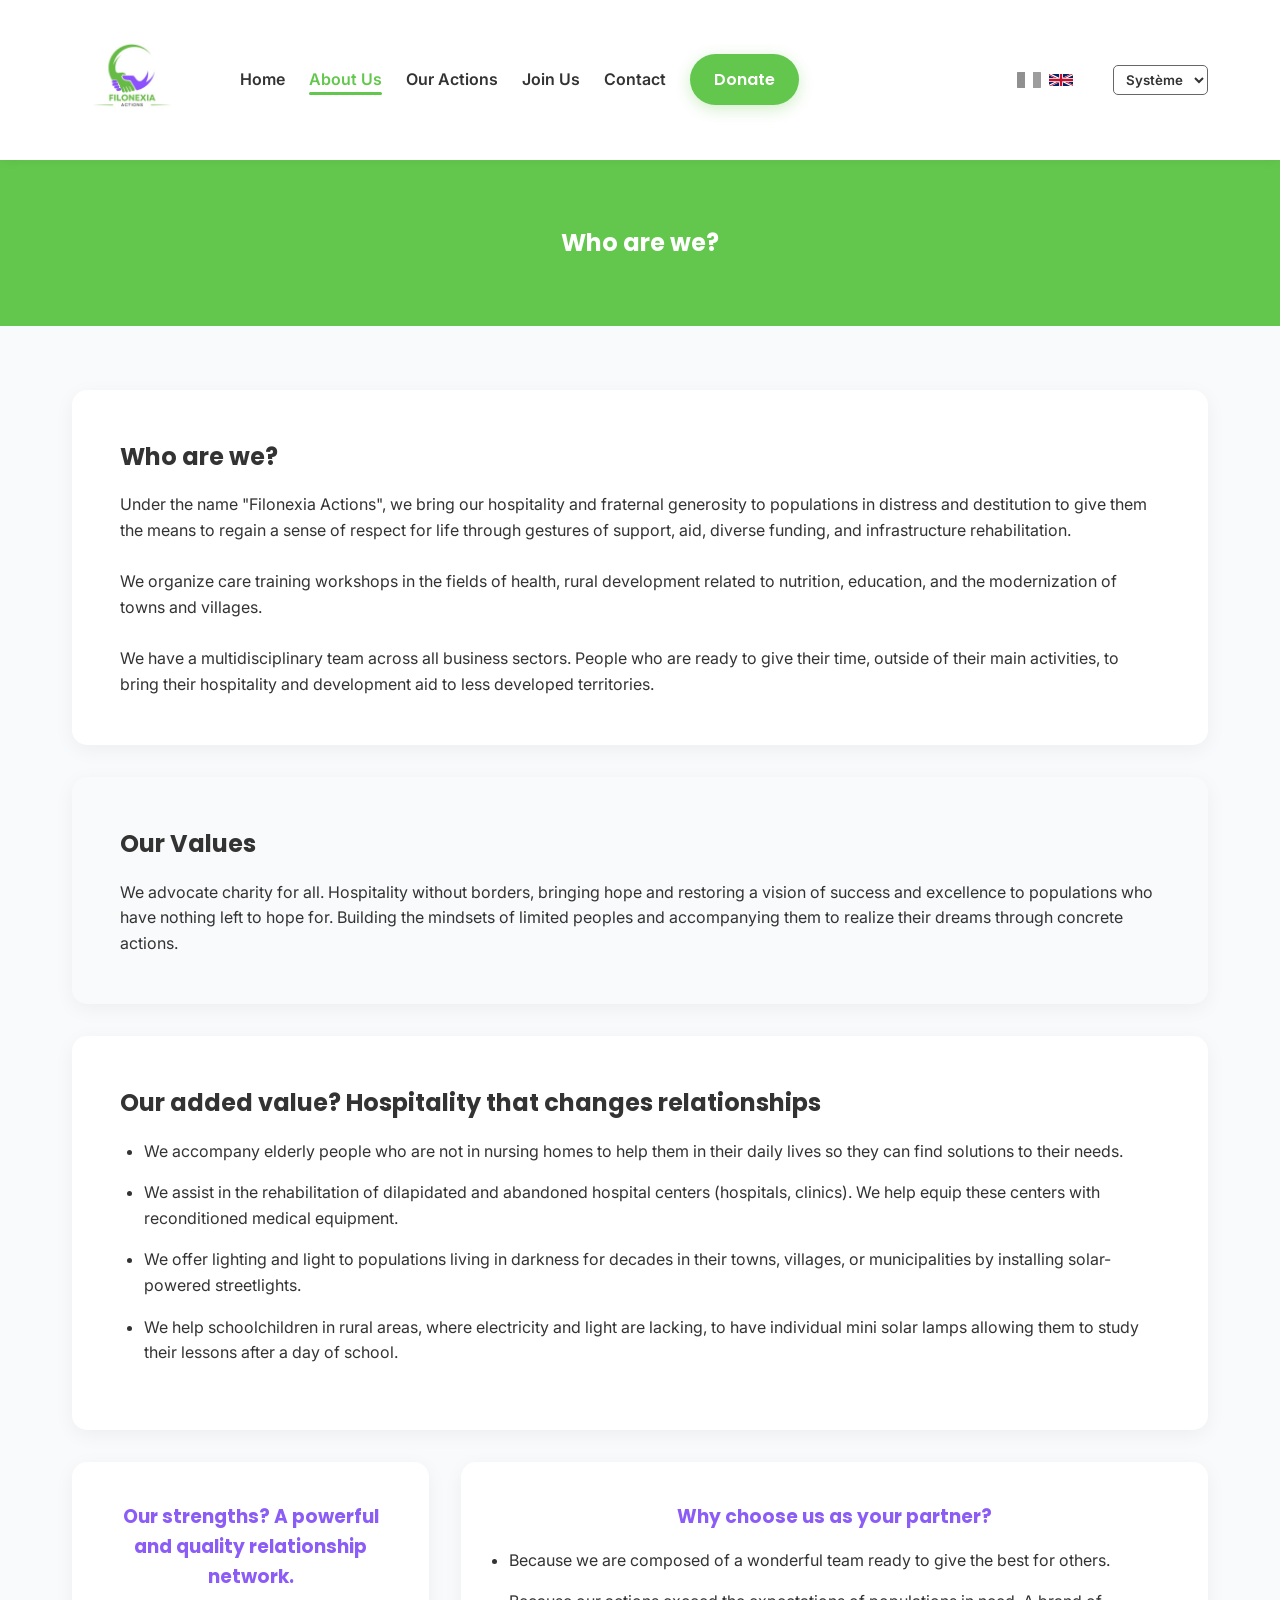
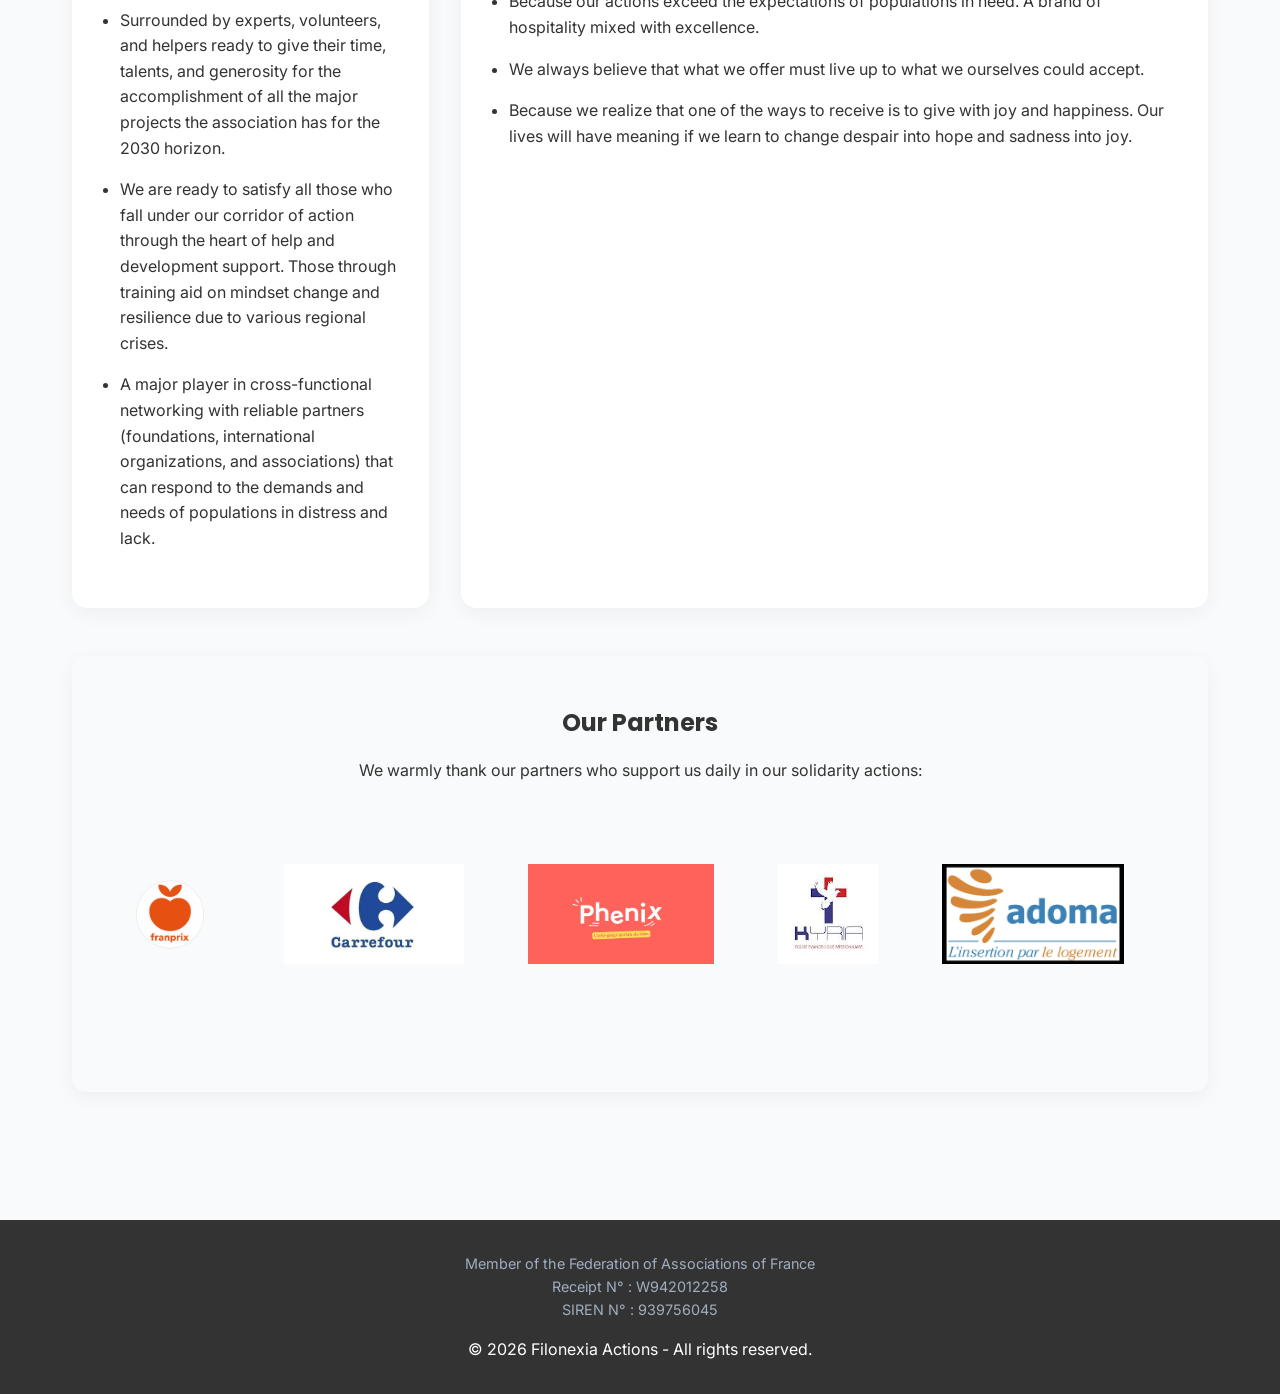
==== commit b11c328b: "Fix Web3Forms submission format, navigation link alignment, missing translations, and prevent transl" ====
--- a/a-propos.html
+++ b/a-propos.html
@@ -4,7 +4,8 @@
     <meta charset="UTF-8">
     <meta name="viewport" content="width=device-width, initial-scale=1.0">
     <title>FILONEXIA - Qui sommes-nous ?</title>    <link rel="icon" href="logo.jpeg" type="image/jpeg">
-    <link rel="stylesheet" href="css/style.css?v=24">
+    <link rel="stylesheet" href="css/style.css?v=29">
+<script>if (localStorage.getItem('filonexia_lang') === 'en' || new URLSearchParams(window.location.search).get('lang') === 'en') { document.documentElement.style.visibility = 'hidden'; }</script>
 </head>
 <body>
 
@@ -126,8 +127,8 @@
         <p data-i18n="footer_text">© 2026 Filonexia Actions - Tous droits réservés. | <span class='version'>v1.0.0</span></p>
     </footer>
 
-    <script src="js/main.js?v=15"></script>
-    <script src="js/i18n.js?v=20"></script>
+    <script src="js/main.js?v=30"></script>
+    <script src="js/i18n.js?v=30"></script>
 </body>
 </html>
 
--- a/css/style.css
+++ b/css/style.css
@@ -57,9 +57,13 @@
     margin: 0 auto;
     padding: 1rem 2rem;
     display: flex;
-    justify-content: space-between;
+    justify-content: flex-start;
     align-items: center;
     gap: 3rem;
+}
+
+nav {
+    flex-grow: 1;
 }
 
 .logo img {
@@ -72,21 +76,40 @@
     gap: 1.5rem;
     align-items: center;
     list-style: none;
+    width: 100%;
 }
 
 .nav-links a {
     font-weight: 600;
     font-size: 1rem;
+    transition: color 0.3s;
 }
 
 .nav-links a:hover {
     color: var(--primary-color);
+}
+
+.nav-links a.active-nav {
+    color: var(--primary-color);
+    position: relative;
+}
+
+.nav-links a.active-nav::after {
+    content: '';
+    position: absolute;
+    bottom: -6px;
+    left: 0;
+    width: 100%;
+    height: 3px;
+    background-color: var(--primary-color);
+    border-radius: 3px;
 }
 
 /* Lang Switcher */
 .lang-switcher {
     display: flex;
     gap: 0.5rem;
+    margin-left: auto;
 }
 
 .lang-btn {
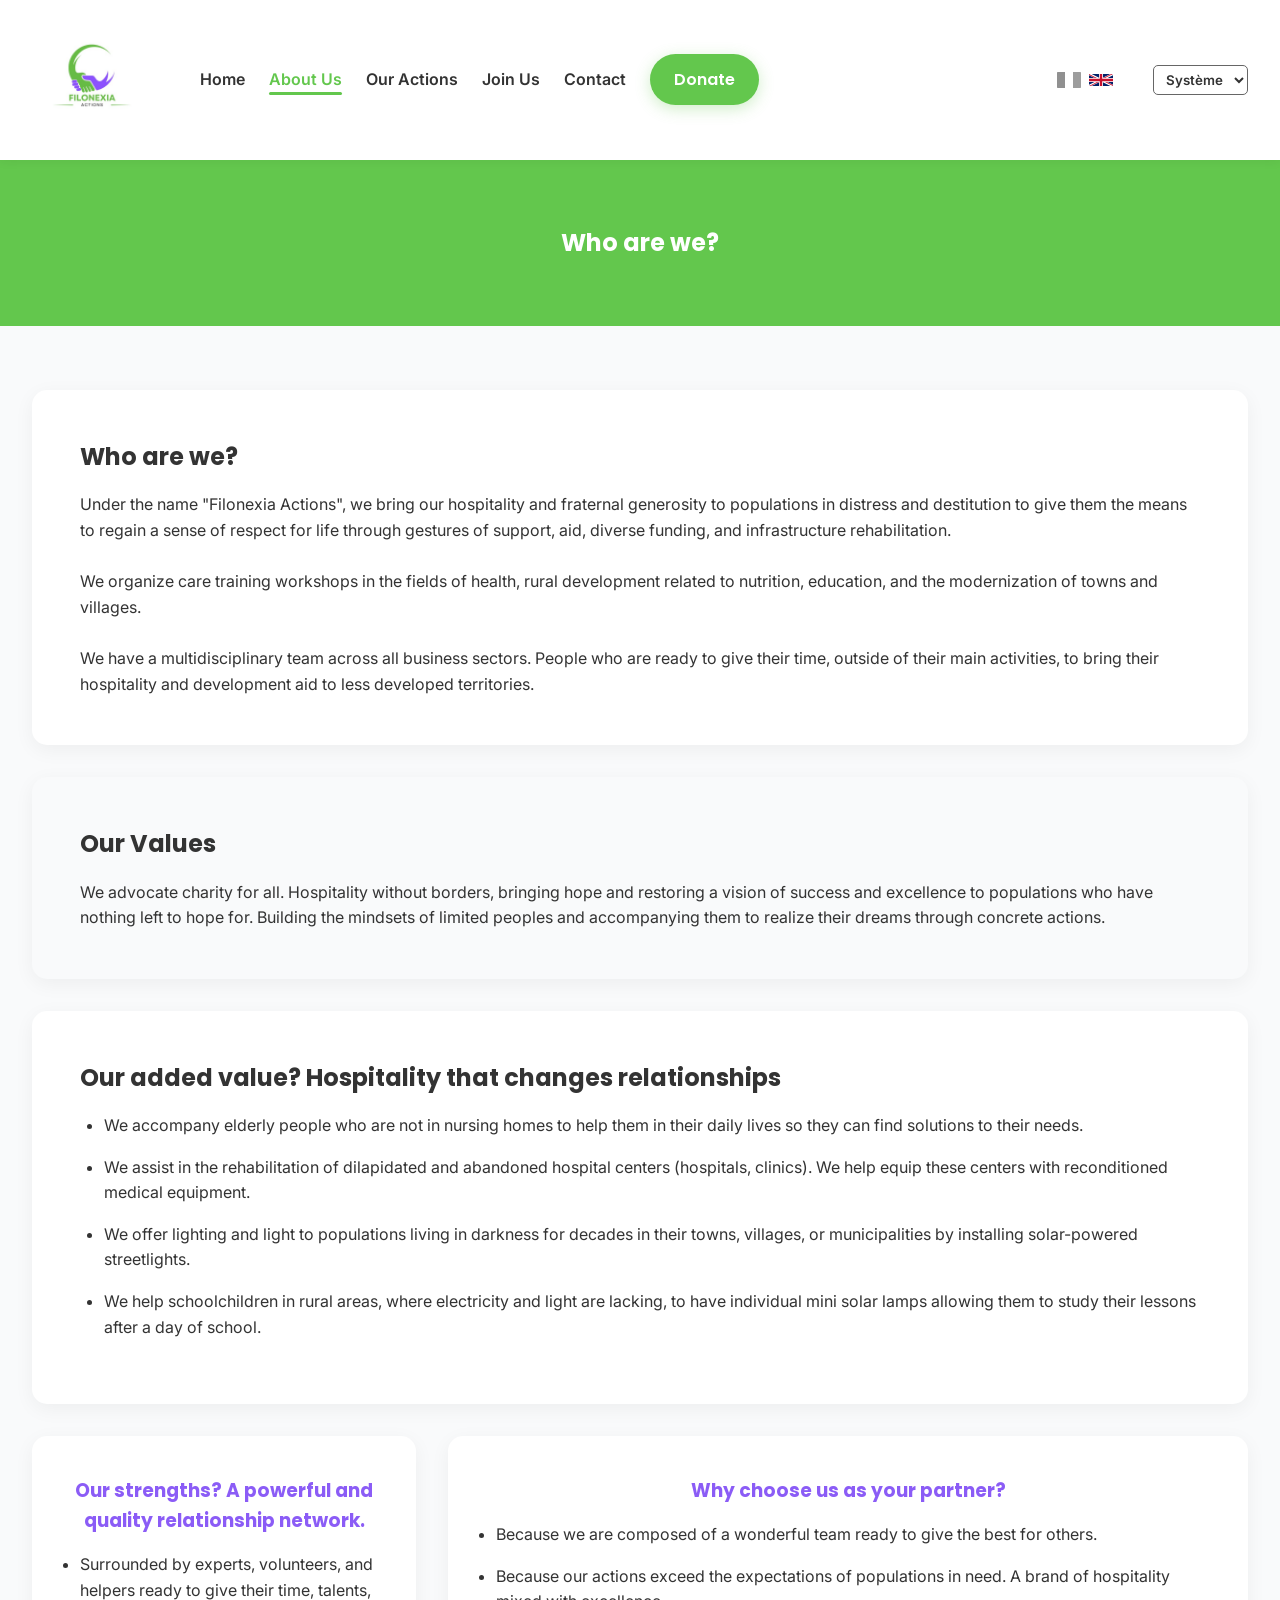
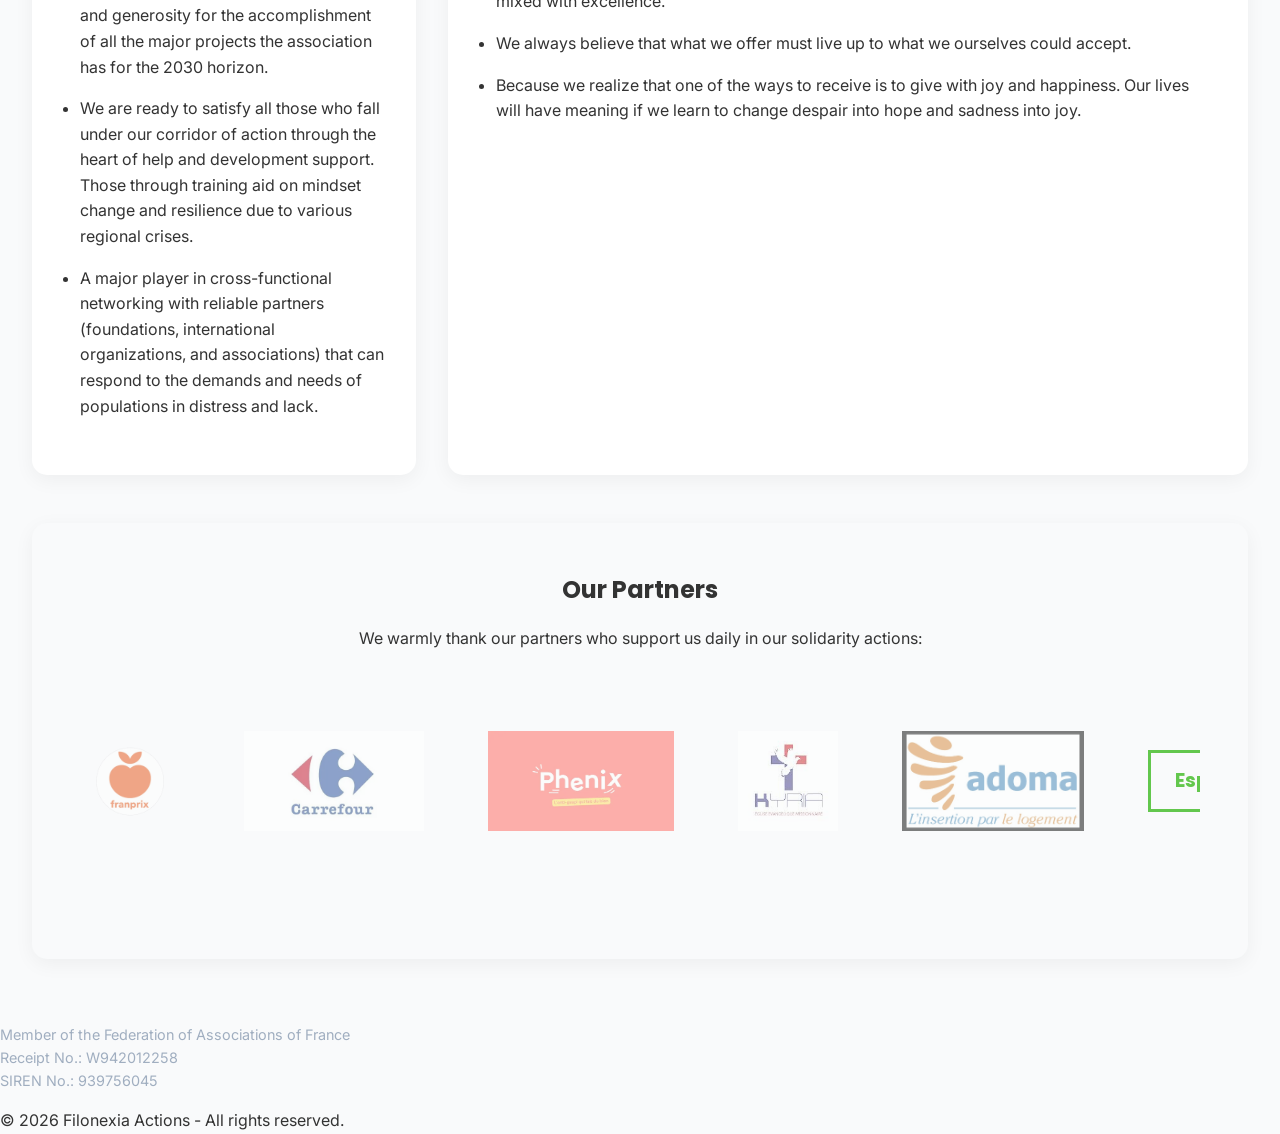
==== commit 406eecbb: "Refonte du design, carrousel, partenaire Mama Africa Joy et correctifs mode nuit" ====
--- a/a-propos.html
+++ b/a-propos.html
@@ -1,6 +1,7 @@
 <!DOCTYPE html>
 <html lang="fr">
 <head>
+    <meta name="color-scheme" content="light dark">
     <meta charset="UTF-8">
     <meta name="viewport" content="width=device-width, initial-scale=1.0">
     <title>FILONEXIA - Qui sommes-nous ?</title>    <link rel="icon" href="logo.jpeg" type="image/jpeg">
@@ -103,6 +104,7 @@
                             <img src="images/partenaires/kyria.jfif" alt="Eglise Evangélique Mission KYRIA" class="partner-logo">
                             <img src="images/partenaires/adoma.png" alt="ADOMA" class="partner-logo">
                             <div class="partner-fallback" data-i18n="partner_espoir">Espoir pour une vie</div>
+                            <img src="images/partenaires/mama_africa.png" alt="Mama Africa Joy" class="partner-logo" style="height: 25px;">
                         </div>
                         <!-- Deuxieme boucle (pour l'effet infini) -->
                         <div class="marquee-content">
@@ -112,6 +114,7 @@
                             <img src="images/partenaires/kyria.jfif" alt="Eglise Evangélique Mission KYRIA" class="partner-logo">
                             <img src="images/partenaires/adoma.png" alt="ADOMA" class="partner-logo">
                             <div class="partner-fallback" data-i18n="partner_espoir">Espoir pour une vie</div>
+                            <img src="images/partenaires/mama_africa.png" alt="Mama Africa Joy" class="partner-logo" style="height: 25px;">
                         </div>
                     </div>
             </div>
@@ -127,7 +130,7 @@
         <p data-i18n="footer_text">© 2026 Filonexia Actions - Tous droits réservés. | <span class='version'>v1.0.0</span></p>
     </footer>
 
-    <script src="js/main.js?v=30"></script>
+    <script src="js/main.js?v=32"></script>
     <script src="js/i18n.js?v=30"></script>
 </body>
 </html>
--- a/css/style.css
+++ b/css/style.css
@@ -53,7 +53,7 @@
 }
 
 .nav-container {
-    max-width: 1200px;
+    max-width: 1440px;
     margin: 0 auto;
     padding: 1rem 2rem;
     display: flex;
@@ -173,35 +173,250 @@
     color: var(--white);
 }
 
-/* Hero Section */
-.hero {
-    padding: 6rem 2rem;
-    text-align: center;
-    background: linear-gradient(135deg, rgba(99,199,77,0.1) 0%, rgba(139,92,246,0.1) 100%);
-    min-height: 70vh;
+/* Hero Carousel (Full Width) */
+.hero-carousel {
+    position: relative;
+    width: 100%;
+    min-height: 85vh;
+    display: flex;
+    align-items: center;
+    overflow: hidden;
+    background-color: #111827;
+}
+
+.carousel-inner {
+    position: absolute;
+    top: 0;
+    left: 0;
+    width: 100%;
+    height: 100%;
+}
+
+.carousel-slide {
+    position: absolute;
+    top: 0;
+    left: 0;
+    width: 100%;
+    height: 100%;
+    background-size: cover;
+    background-position: center;
+    opacity: 0;
+    transition: opacity 0.8s ease-in-out;
+    display: flex;
+    align-items: center;
+    z-index: 1;
+    pointer-events: none;
+}
+
+.carousel-slide.active {
+    opacity: 1;
+    z-index: 2;
+    pointer-events: auto;
+}
+
+.hero-carousel-overlay {
+    position: absolute;
+    top: 0;
+    left: 0;
+    width: 100%;
+    height: 100%;
+    background: linear-gradient(90deg, rgba(17, 24, 39, 0.95) 0%, rgba(17, 24, 39, 0.8) 50%, rgba(17, 24, 39, 0) 100%);
+    z-index: 1;
+}
+
+.hero-carousel-content {
+    position: relative;
+    z-index: 2;
+    width: 100%;
+    display: grid;
+    grid-template-columns: 1.5fr 1fr;
+    gap: 2rem;
+}
+
+/* Arrows */
+.carousel-arrow {
+    position: absolute;
+    top: 50%;
+    transform: translateY(-50%);
+    z-index: 10;
+    color: #ffffff;
+    font-size: 2.5rem;
+    cursor: pointer;
+    transition: all 0.3s ease;
+    text-shadow: 0 2px 10px rgba(0,0,0,0.5);
+    padding: 1rem;
+}
+.carousel-arrow:hover {
+    color: var(--primary-color);
+    transform: translateY(-50%) scale(1.1);
+}
+.arrow-left { left: 1rem; }
+.arrow-right { right: 1rem; }
+
+/* Dots */
+.carousel-dots {
+    position: absolute;
+    bottom: 2rem;
+    left: 50%;
+    transform: translateX(-50%);
+    z-index: 10;
+    display: flex;
+    gap: 0.8rem;
+}
+.dot {
+    width: 10px;
+    height: 10px;
+    background-color: #ffffff;
+    border-radius: 50%;
+    cursor: pointer;
+    transition: all 0.3s ease;
+    box-shadow: 0 2px 5px rgba(0,0,0,0.3);
+}
+.dot.active {
+    background-color: var(--primary-color);
+    transform: scale(1.3);
+}
+
+.hero-carousel-text {
     display: flex;
     flex-direction: column;
     justify-content: center;
-    align-items: center;
-}
-
-.hero h1 {
-    font-size: 3.5rem;
-    max-width: 800px;
-    margin: 0 auto 1.5rem auto;
-    color: var(--secondary-color);
-}
-
-.hero p {
-    font-size: 1.2rem;
-    color: var(--text-light);
-    max-width: 600px;
-    margin: 0 auto 2.5rem auto;
+    align-items: flex-start;
+    text-align: left;
+}
+
+.hero-modern-tag {
+    display: inline-block;
+    background: var(--primary-color);
+    color: var(--white);
+    padding: 0.4rem 1.2rem;
+    border-radius: 20px;
+    font-size: 0.85rem;
+    font-weight: 600;
+    margin-bottom: 1.5rem;
+    text-transform: uppercase;
+    letter-spacing: 1px;
+}
+
+.hero-carousel-text h1 {
+    font-size: clamp(2.5rem, 4vw, 3.8rem);
+    color: #ffffff;
+    line-height: 1.2;
+    margin-bottom: 1.5rem;
+    font-weight: 700;
+}
+
+.hero-carousel-text p {
+    font-size: 1.05rem;
+    color: #e2e8f0;
+    margin-bottom: 2.5rem;
+    max-width: 95%;
+    line-height: 1.7;
+}
+
+.hero-modern-buttons {
+    display: flex;
+    gap: 1rem;
+    flex-wrap: wrap;
+}
+
+.btn-outline {
+    display: inline-block;
+    padding: 0.8rem 1.5rem;
+    border-radius: 30px;
+    font-family: var(--font-heading);
+    font-weight: 600;
+    text-align: center;
+    transition: all 0.3s ease;
+    cursor: pointer;
+    background: transparent;
+    border: 2px solid #ffffff;
+    color: #ffffff;
+}
+
+.btn-outline:hover {
+    background: #ffffff;
+    color: #111827;
+    transform: translateY(-2px);
+}
+
+.hero-carousel-right {
+    display: flex;
+    justify-content: flex-end;
+    align-items: center;
+    padding-right: 2rem;
+}
+
+.floating-text {
+    font-family: 'Poppins', sans-serif;
+    font-size: clamp(1.2rem, 2.2vw, 1.8rem);
+    font-style: italic;
+    font-weight: 700;
+    color: #ffffff;
+    transform: rotate(-5deg);
+    text-shadow: 2px 2px 4px rgba(0,0,0,0.5);
+    border-bottom: 4px solid var(--primary-color);
+    padding-bottom: 0.5rem;
+    max-width: 100%;
+}
+
+/* Animations */
+@keyframes fadeInUp {
+    from {
+        opacity: 0;
+        transform: translateY(30px);
+    }
+    to {
+        opacity: 1;
+        transform: translateY(0);
+    }
+}
+
+.carousel-slide .animate-fade-in-up {
+    opacity: 0;
+    transform: translateY(30px);
+}
+
+.carousel-slide.active .animate-fade-in-up {
+    animation: fadeInUp 0.8s ease forwards;
+}
+
+/* Responsive */
+@media (max-width: 900px) {
+    .hero-carousel {
+        min-height: 70vh;
+        background-position: center;
+    }
+    .hero-carousel-overlay {
+        background: linear-gradient(0deg, rgba(17, 24, 39, 0.95) 0%, rgba(17, 24, 39, 0.6) 100%);
+    }
+    .hero-carousel-content {
+        grid-template-columns: 1fr;
+        padding: 4rem 1.5rem;
+    }
+    .hero-carousel-text {
+        align-items: center;
+        text-align: center;
+    }
+    .hero-carousel-text p {
+        max-width: 100%;
+    }
+    .hero-modern-buttons {
+        justify-content: center;
+    }
+    .hero-carousel-right {
+        justify-content: center;
+        padding-right: 0;
+        margin-top: 2rem;
+    }
+    .carousel-arrow {
+        display: none; /* Hide arrows on small mobile */
+    }
 }
 
 /* Container */
 .container {
-    max-width: 1200px;
+    max-width: 1440px;
     margin: 0 auto;
     padding: 4rem 2rem;
 }
@@ -250,7 +465,7 @@
 }
 
 .page-header h1 {
-    color: var(--white);
+    color: #ffffff;
     margin: 0;
 }
 
@@ -262,12 +477,121 @@
 }
 
 /* Footer */
-footer {
-    background: var(--text-dark);
-    color: var(--white);
+.site-footer {
+    background: #105933;
+    color: var(--white);
+    padding: 4rem 2rem 1rem 2rem;
+    font-size: 0.9rem;
+    margin-top: 0;
+}
+.footer-container {
+    max-width: 1440px;
+    margin: 0 auto;
+    display: flex;
+    justify-content: space-between;
+    gap: 3rem;
+    flex-wrap: wrap;
+    border-bottom: 1px solid rgba(255,255,255,0.1);
+    padding-bottom: 3rem;
+    margin-bottom: 1.5rem;
+}
+.footer-col {
+    flex: 1;
+    min-width: 250px;
+}
+.brand-col .footer-logo-wrapper {
+    display: flex;
+    align-items: center;
+    gap: 1rem;
+    margin-bottom: 0.5rem;
+}
+.brand-col .footer-logo-img {
+    width: 50px;
+    height: 50px;
+    border-radius: 50%;
+    object-fit: cover;
+    background: white;
+}
+.brand-col .footer-brand-name {
+    font-size: 1.5rem;
+    font-weight: 700;
+}
+.brand-col .footer-slogan {
+    opacity: 0.8;
+}
+.contact-col {
+    display: flex;
+    flex-direction: column;
+    gap: 1rem;
+    padding-top: 0.5rem;
+}
+.footer-contact-item {
+    display: flex;
+    align-items: center;
+    gap: 1rem;
+}
+.footer-contact-item svg {
+    opacity: 0.8;
+}
+.nav-col h4, .social-col h4 {
+    font-size: 1.1rem;
+    margin-bottom: 1.5rem;
+    font-weight: 600;
+}
+.footer-nav-grid {
+    display: flex;
+    gap: 2rem;
+}
+.footer-nav-list {
+    list-style: none;
+    padding: 0;
+    margin: 0;
+    display: flex;
+    flex-direction: column;
+    gap: 0.8rem;
+}
+.border-left {
+    border-left: 1px solid rgba(255,255,255,0.2);
+    padding-left: 2rem;
+}
+.footer-nav-list a {
+    color: var(--white);
+    text-decoration: none;
+    opacity: 0.8;
+    transition: opacity 0.3s;
+}
+.footer-nav-list a:hover {
+    opacity: 1;
+}
+.footer-social-icons {
+    display: flex;
+    gap: 1rem;
+}
+.footer-social-icons a {
+    color: var(--white);
+    background: rgba(255,255,255,0.1);
+    width: 40px;
+    height: 40px;
+    border-radius: 50%;
+    display: flex;
+    align-items: center;
+    justify-content: center;
+    transition: background 0.3s;
+}
+.footer-social-icons a:hover {
+    background: rgba(255,255,255,0.2);
+}
+.footer-social-icons svg {
+    width: 20px;
+    height: 20px;
+}
+.footer-bottom {
     text-align: center;
-    padding: 2rem;
-    margin-top: 4rem;
+    opacity: 0.7;
+    font-size: 0.85rem;
+}
+.footer-legal {
+    margin-bottom: 0.5rem;
 }
 
 /* Mobile Menu */
@@ -396,7 +720,7 @@
 
 /* Container */
 .container {
-    max-width: 1200px;
+    max-width: 1440px;
     margin: 0 auto;
     padding: 4rem 2rem;
 }
@@ -445,7 +769,7 @@
 }
 
 .page-header h1 {
-    color: var(--white);
+    color: #ffffff;
     margin: 0;
 }
 
@@ -456,14 +780,7 @@
     box-shadow: 0 5px 20px rgba(0,0,0,0.05);
 }
 
-/* Footer */
-footer {
-    background: var(--text-dark);
-    color: var(--white);
-    text-align: center;
-    padding: 2rem;
-    margin-top: 4rem;
-}
+/* Deleted duplicate footer CSS */
 
 /* Mobile Menu */
 .menu-toggle {
@@ -532,6 +849,741 @@
 }
 
 /* Removed old media queries to fix mobile layout conflicts */
+
+/* ---------------------------
+   ACTIONS MODERN SECTION
+--------------------------- */
+.actions-modern-grid {
+    display: grid;
+    grid-template-columns: repeat(3, 1fr);
+    gap: 2rem;
+    align-items: stretch;
+}
+
+.action-modern-card {
+    background: var(--white);
+    border-radius: 12px;
+    box-shadow: 0 4px 15px rgba(0,0,0,0.05);
+    display: flex;
+    flex-direction: column;
+    overflow: hidden;
+    transition: transform 0.3s ease, box-shadow 0.3s ease;
+}
+
+.action-modern-card:hover {
+    transform: translateY(-5px);
+    box-shadow: 0 10px 25px rgba(0,0,0,0.1);
+}
+
+.action-card-image {
+    height: 220px;
+    background-size: cover;
+    background-position: center;
+    position: relative;
+}
+
+.action-badge {
+    position: absolute;
+    bottom: -15px;
+    left: 20px;
+    background: var(--white);
+    padding: 0.4rem 1rem;
+    border-radius: 20px;
+    font-size: 0.85rem;
+    font-weight: 600;
+    color: var(--primary-color);
+    box-shadow: 0 2px 10px rgba(0,0,0,0.1);
+    display: flex;
+    align-items: center;
+    gap: 0.5rem;
+}
+
+.flag-icon {
+    font-size: 1.1rem;
+}
+
+.action-card-content {
+    padding: 2.5rem 1.5rem 1.5rem 1.5rem;
+    display: flex;
+    flex-direction: column;
+    flex-grow: 1;
+}
+
+.action-card-content h3 {
+    font-size: 1.25rem;
+    color: var(--primary-color);
+    margin-bottom: 0.8rem;
+    font-weight: 700;
+}
+
+.action-card-content p {
+    font-size: 0.95rem;
+    color: var(--text-color);
+    line-height: 1.5;
+    margin-bottom: 1.5rem;
+    flex-grow: 1;
+}
+
+/* 3rd Card: Global */
+.global-card {
+    background: #e8ece1; /* Cream/light greenish */
+    position: relative;
+    padding: 2.5rem;
+    display: flex;
+    flex-direction: column;
+}
+
+.global-text {
+    font-family: 'Caveat', cursive;
+    font-size: 2.8rem;
+    color: var(--primary-color);
+    line-height: 1.2;
+    transform: rotate(-3deg);
+    margin-top: 2rem;
+    position: relative;
+    z-index: 2;
+}
+
+.global-globe {
+    position: absolute;
+    bottom: -30px;
+    right: -30px;
+    width: 250px;
+    height: 250px;
+    background-image: url('../images/globe.svg');
+    background-size: contain;
+    background-repeat: no-repeat;
+    background-position: bottom right;
+    opacity: 0.4;
+    z-index: 1;
+}
+
+@media (max-width: 992px) {
+    .actions-modern-grid {
+        grid-template-columns: repeat(2, 1fr);
+    }
+}
+
+@media (max-width: 768px) {
+    .actions-modern-grid {
+        grid-template-columns: 1fr;
+    }
+}
+
+/* ---------------------------
+   GALLERY SECTION
+--------------------------- */
+.gallery-section {
+    background-color: #1a202c; /* Dark background */
+    padding: 4rem 0;
+    overflow: hidden;
+}
+
+.gallery-header {
+    display: flex;
+    justify-content: space-between;
+    align-items: center;
+    max-width: 1440px;
+    margin: 0 auto 2.5rem auto;
+    padding: 0 2rem;
+}
+
+.gallery-title-wrapper {
+    display: flex;
+    align-items: center;
+    gap: 1.5rem;
+}
+
+.gallery-icon {
+    width: 60px;
+    height: 60px;
+    background-color: var(--primary-color);
+    border-radius: 50%;
+    display: flex;
+    align-items: center;
+    justify-content: center;
+    color: var(--white);
+}
+
+.gallery-title-text h2 {
+    color: #ffffff;
+    font-size: 2rem;
+    margin-bottom: 0.3rem;
+}
+
+.gallery-title-text p {
+    color: #a0aec0;
+    font-size: 1rem;
+}
+
+.gallery-btn {
+    border-color: rgba(255,255,255,0.3);
+    color: #ffffff;
+}
+.gallery-btn:hover {
+    background-color: rgba(255,255,255,0.1);
+    border-color: #ffffff;
+}
+
+.gallery-carousel-container {
+    position: relative;
+    width: 100%;
+    margin: 0 auto;
+    display: flex;
+    align-items: center;
+}
+
+.gallery-track {
+    display: flex;
+    gap: 10px;
+    overflow-x: auto;
+    scroll-behavior: auto; /* Remove smooth to allow instant reset */
+    scrollbar-width: none;
+    padding: 1rem 0;
+    flex-grow: 1;
+}
+.gallery-track::-webkit-scrollbar {
+    display: none;
+}
+
+.gallery-item {
+    flex: 0 0 calc(25% - 10px);
+    min-width: 300px;
+    display: flex;
+    flex-direction: column;
+    gap: 0.5rem;
+}
+
+.gallery-img {
+    width: 100%;
+    aspect-ratio: 4/3;
+    background-size: cover;
+    background-position: center;
+    border-radius: 12px;
+    box-shadow: 0 4px 15px rgba(0,0,0,0.2);
+    transition: transform 0.3s ease;
+}
+
+.gallery-img:hover {
+    transform: scale(1.03);
+}
+
+.gallery-item p {
+    color: #ffffff;
+    font-size: 0.95rem;
+    font-weight: 500;
+}
+
+.gallery-nav {
+    position: absolute;
+    top: 50%;
+    transform: translateY(-50%);
+    background: rgba(0, 0, 0, 0.5);
+    border: 1px solid rgba(255,255,255,0.2);
+    border-radius: 50%;
+    width: 48px;
+    height: 48px;
+    display: flex;
+    align-items: center;
+    justify-content: center;
+    color: #ffffff;
+    font-size: 1.5rem;
+    cursor: pointer;
+    transition: all 0.2s ease;
+    z-index: 10;
+}
+.gallery-nav:hover {
+    background: rgba(0, 0, 0, 0.8);
+    border-color: #ffffff;
+}
+.gallery-nav.prev {
+    left: 2%;
+}
+.gallery-nav.next {
+    right: 2%;
+}
+
+.gallery-dots {
+    display: flex;
+    justify-content: center;
+    gap: 0.5rem;
+    margin-top: 2rem;
+}
+
+.gallery-dot {
+    width: 8px;
+    height: 8px;
+    border-radius: 50%;
+    background-color: rgba(255,255,255,0.3);
+    cursor: pointer;
+    transition: background-color 0.3s ease;
+}
+
+.gallery-dot.active {
+    background-color: var(--white);
+}
+
+@media (max-width: 992px) {
+    .gallery-item {
+        flex: 0 0 calc(33.333% - 1rem);
+    }
+}
+@media (max-width: 768px) {
+    .gallery-header {
+        flex-direction: column;
+        align-items: flex-start;
+        gap: 1.5rem;
+    }
+    .gallery-item {
+        flex: 0 0 calc(85% - 1rem);
+    }
+}
+
+/* ---------------------------
+   ABOUT MODERN SECTION
+--------------------------- */
+.about-modern {
+    display: grid;
+    grid-template-columns: 1fr 1.2fr;
+    gap: 3rem;
+    align-items: center;
+    margin: 4rem 0;
+}
+
+.about-image {
+    border-radius: 20px;
+    background-size: cover;
+    background-position: center;
+    min-height: 350px;
+    box-shadow: 0 10px 25px rgba(0,0,0,0.1);
+}
+
+.about-content {
+    display: flex;
+    flex-direction: column;
+    justify-content: center;
+    align-items: flex-start;
+    padding: 1rem 0;
+    text-align: left;
+}
+
+.about-content h2 {
+    font-size: 2.2rem;
+    margin-bottom: 1rem;
+    font-weight: 700;
+}
+
+.about-content p {
+    font-size: 1.05rem;
+    line-height: 1.6;
+    color: var(--text-color);
+    margin-bottom: 1.5rem;
+}
+
+.about-stats-box {
+    background-color: #f0fdf4;
+    border-radius: 20px;
+    padding: 2.5rem 1rem;
+    box-shadow: 0 5px 15px rgba(0,0,0,0.05);
+    display: flex;
+    flex-direction: column;
+    justify-content: center;
+}
+
+.stats-grid {
+    display: grid;
+    grid-template-columns: repeat(3, 1fr);
+    gap: 0.5rem;
+    text-align: center;
+}
+
+.stat-item {
+    display: flex;
+    flex-direction: column;
+    align-items: center;
+    border-right: 1px solid rgba(0,0,0,0.1);
+    padding: 0 0.5rem;
+}
+.stat-item:last-child {
+    border-right: none;
+}
+
+.stat-icon {
+    width: 50px;
+    height: 50px;
+    background-color: #dcfce7;
+    border-radius: 50%;
+    display: flex;
+    align-items: center;
+    justify-content: center;
+    color: var(--primary-color);
+    margin-bottom: 1rem;
+}
+
+.stat-icon svg {
+    width: 24px;
+    height: 24px;
+}
+
+.stat-item h4 {
+    font-size: 1.4rem;
+    font-weight: 800;
+    color: var(--text-dark);
+    margin-bottom: 0.5rem;
+    word-break: keep-all;
+    white-space: nowrap;
+}
+
+.stat-item p {
+    font-size: 0.85rem;
+    color: var(--text-color);
+    line-height: 1.3;
+}
+
+/* ---------------------------
+   IMPACT SECTION (Stats & Testimonial)
+--------------------------- */
+.impact-section {
+    display: grid;
+    grid-template-columns: 1.8fr 1fr;
+    gap: 2rem;
+    margin-bottom: 4rem;
+}
+
+.impact-card {
+    background: #f4f9f4;
+    border-radius: 20px;
+    padding: 2.5rem;
+    position: relative;
+    overflow: hidden;
+}
+
+.impact-header h2 {
+    color: #105933;
+    font-size: 1.8rem;
+    margin-bottom: 0.2rem;
+}
+
+.impact-header p {
+    color: #4a6b57;
+    font-size: 1rem;
+    margin-bottom: 2rem;
+}
+
+.impact-stats-grid {
+    display: flex;
+    justify-content: space-between;
+    align-items: flex-start;
+}
+
+.impact-stat-item {
+    text-align: center;
+    flex: 1;
+    position: relative;
+    padding: 0 1rem;
+}
+
+/* Vertical dividers */
+.impact-stat-item:not(:last-child)::after {
+    content: '';
+    position: absolute;
+    right: 0;
+    top: 10%;
+    height: 80%;
+    width: 1px;
+    background: #d1e2d6;
+}
+
+.impact-icon {
+    color: #105933;
+    margin-bottom: 0.5rem;
+}
+
+.impact-stat-item h4 {
+    color: #105933;
+    font-size: 1.5rem;
+    margin-bottom: 0.3rem;
+    font-weight: 700;
+}
+
+.impact-stat-item p {
+    color: #4a6b57;
+    font-size: 0.85rem;
+    line-height: 1.3;
+}
+
+/* Testimonial Card */
+.testimonial-card {
+    display: flex;
+    flex-direction: column;
+    justify-content: space-between;
+}
+
+.quote-icon {
+    color: #105933;
+    font-size: 3rem;
+    font-family: Georgia, serif;
+    line-height: 1;
+    margin-bottom: 0.5rem;
+}
+
+.testimonial-text {
+    color: #2c4c3b;
+    font-size: 1rem;
+    line-height: 1.5;
+    margin-bottom: 1rem;
+    position: relative;
+    z-index: 2;
+}
+
+.testimonial-author {
+    color: #4a6b57;
+    font-size: 0.9rem;
+    font-weight: 500;
+    z-index: 2;
+}
+
+.testimonial-bg-graphic {
+    position: absolute;
+    bottom: -20px;
+    right: -20px;
+    width: 150px;
+    opacity: 0.2;
+    z-index: 1;
+}
+
+.testimonial-dots {
+    display: flex;
+    justify-content: center;
+    gap: 8px;
+    margin-top: 2rem;
+    z-index: 2;
+    position: relative;
+}
+
+.testi-dot {
+    width: 8px;
+    height: 8px;
+    border-radius: 50%;
+    border: 1px solid #105933;
+    background: transparent;
+    cursor: pointer;
+}
+
+.testi-dot.active {
+    background: #105933;
+}
+
+/* ---------------------------
+   CTA SECTION (Agir à nos côtés)
+--------------------------- */
+.cta-full-width {
+    width: 100%;
+    background-image: linear-gradient(rgba(0,0,0,0.6), rgba(0,0,0,0.6)), url('../Photos/9.jpeg');
+    background-size: cover;
+    background-position: center;
+    padding: 4rem 0;
+    margin-bottom: 0;
+}
+
+.cta-container {
+    max-width: 1500px;
+    margin: 0 auto;
+    padding: 0 2rem;
+    display: flex;
+    justify-content: space-between;
+    align-items: center;
+    gap: 3rem;
+}
+
+.cta-left {
+    flex: 1;
+    color: #ffffff;
+}
+
+.cta-left h2 {
+    color: #ffffff;
+    font-size: 2.2rem;
+    margin-bottom: 0.5rem;
+}
+
+.cta-left p {
+    font-size: 1.1rem;
+    line-height: 1.4;
+    opacity: 0.9;
+}
+
+.cta-right {
+    display: flex;
+    gap: 1.5rem;
+    flex: 2;
+    justify-content: flex-end;
+}
+
+.cta-card {
+    background: var(--white);
+    border-radius: 12px;
+    padding: 1.5rem 1rem;
+    text-align: center;
+    flex: 1;
+    min-width: 160px;
+    max-width: 200px;
+    text-decoration: none;
+    color: inherit;
+    transition: transform 0.3s, box-shadow 0.3s;
+    display: flex;
+    flex-direction: column;
+    align-items: center;
+}
+
+.cta-card:hover {
+    transform: translateY(-5px);
+    box-shadow: 0 10px 20px rgba(0,0,0,0.2);
+}
+
+.cta-icon {
+    width: 50px;
+    height: 50px;
+    border-radius: 50%;
+    display: flex;
+    align-items: center;
+    justify-content: center;
+    margin-bottom: 1rem;
+    color: var(--white);
+}
+.cta-icon svg {
+    width: 28px;
+    height: 28px;
+}
+.cta-icon.green { background: #008a3f; }
+.cta-icon.blue { background: #1a56b7; }
+.cta-icon.orange { background: #ff6a28; }
+.cta-icon.purple { background: #7c2cc4; }
+
+.cta-card h4 {
+    font-size: 1rem;
+    margin-bottom: 0.3rem;
+    font-weight: 700;
+}
+.cta-card:nth-child(1) h4 { color: #008a3f; }
+.cta-card:nth-child(2) h4 { color: #1a56b7; }
+.cta-card:nth-child(3) h4 { color: #ff6a28; }
+.cta-card:nth-child(4) h4 { color: #7c2cc4; }
+
+.cta-card p {
+    font-size: 0.8rem;
+    color: #4a5568;
+    line-height: 1.2;
+}
+
+/* ---------------------------
+   PARTNERS SECTION
+--------------------------- */
+.partners-full-width {
+    width: 100%;
+    background: var(--white);
+    padding: 2rem 0;
+    box-shadow: 0 -5px 20px rgba(0,0,0,0.02);
+}
+
+.partners-container {
+    max-width: 1500px;
+    margin: 0 auto;
+    padding: 0 2rem;
+    display: flex;
+    align-items: center;
+    gap: 2rem;
+}
+
+.partners-title {
+    font-size: 1rem;
+    color: var(--text-dark);
+    font-weight: 700;
+    margin: 0;
+    white-space: nowrap;
+}
+
+.partners-carousel-wrap {
+    display: flex;
+    align-items: center;
+    flex: 1;
+    overflow: hidden;
+    position: relative;
+    gap: 1rem;
+}
+
+.partners-track {
+    display: flex;
+    gap: 3rem;
+    align-items: center;
+    overflow-x: auto;
+    scroll-behavior: auto; /* Removed smooth for JS animation compatibility */
+    scrollbar-width: none;
+    flex-grow: 1;
+    padding: 1rem 0;
+}
+.partners-track::-webkit-scrollbar { display: none; }
+
+.partner-logo {
+    height: 50px;
+    width: auto;
+    object-fit: contain;
+    opacity: 0.5;
+    transition: opacity 0.3s;
+}
+.partner-logo:hover {
+    opacity: 1;
+}
+
+.partner-nav {
+    background: none;
+    border: none;
+    font-size: 1.5rem;
+    color: #a0aec0;
+    cursor: pointer;
+    transition: color 0.3s;
+}
+.partner-nav:hover {
+    color: var(--text-dark);
+}
+
+@media (max-width: 992px) {
+    .about-modern {
+        grid-template-columns: 1fr;
+    }
+    
+    .impact-section {
+        grid-template-columns: 1fr;
+    }
+    
+    .about-image {
+        min-height: 400px;
+    }
+    
+    .about-content {
+        align-items: center;
+        text-align: center;
+    }
+    
+    .stats-grid {
+        grid-template-columns: repeat(3, 1fr);
+    }
+}
+
+@media (max-width: 600px) {
+    .stats-grid {
+        grid-template-columns: 1fr;
+        gap: 2rem;
+    }
+    .stat-item {
+        border-right: none;
+        border-bottom: 1px solid rgba(0,0,0,0.1);
+        padding-bottom: 1rem;
+    }
+    .stat-item:last-child {
+        border-bottom: none;
+    }
+}
 
 
 /* Flag switcher */
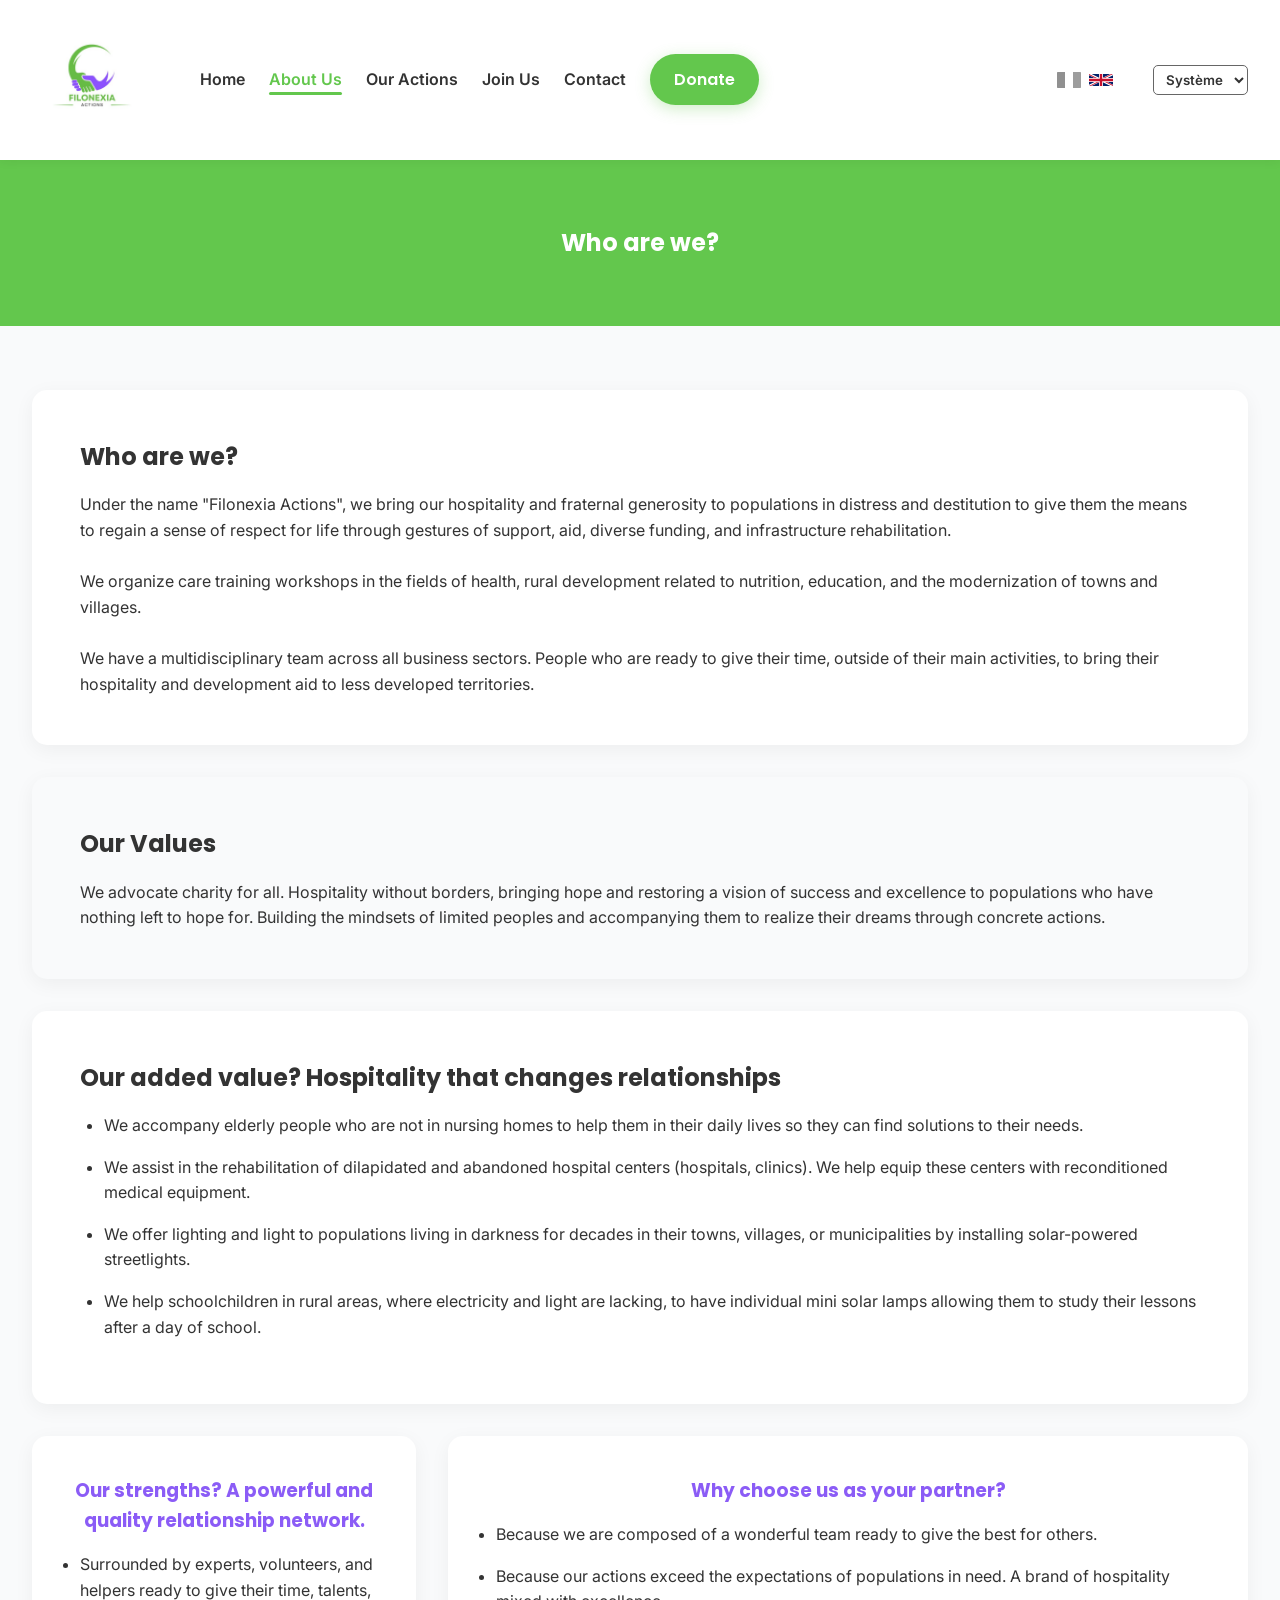
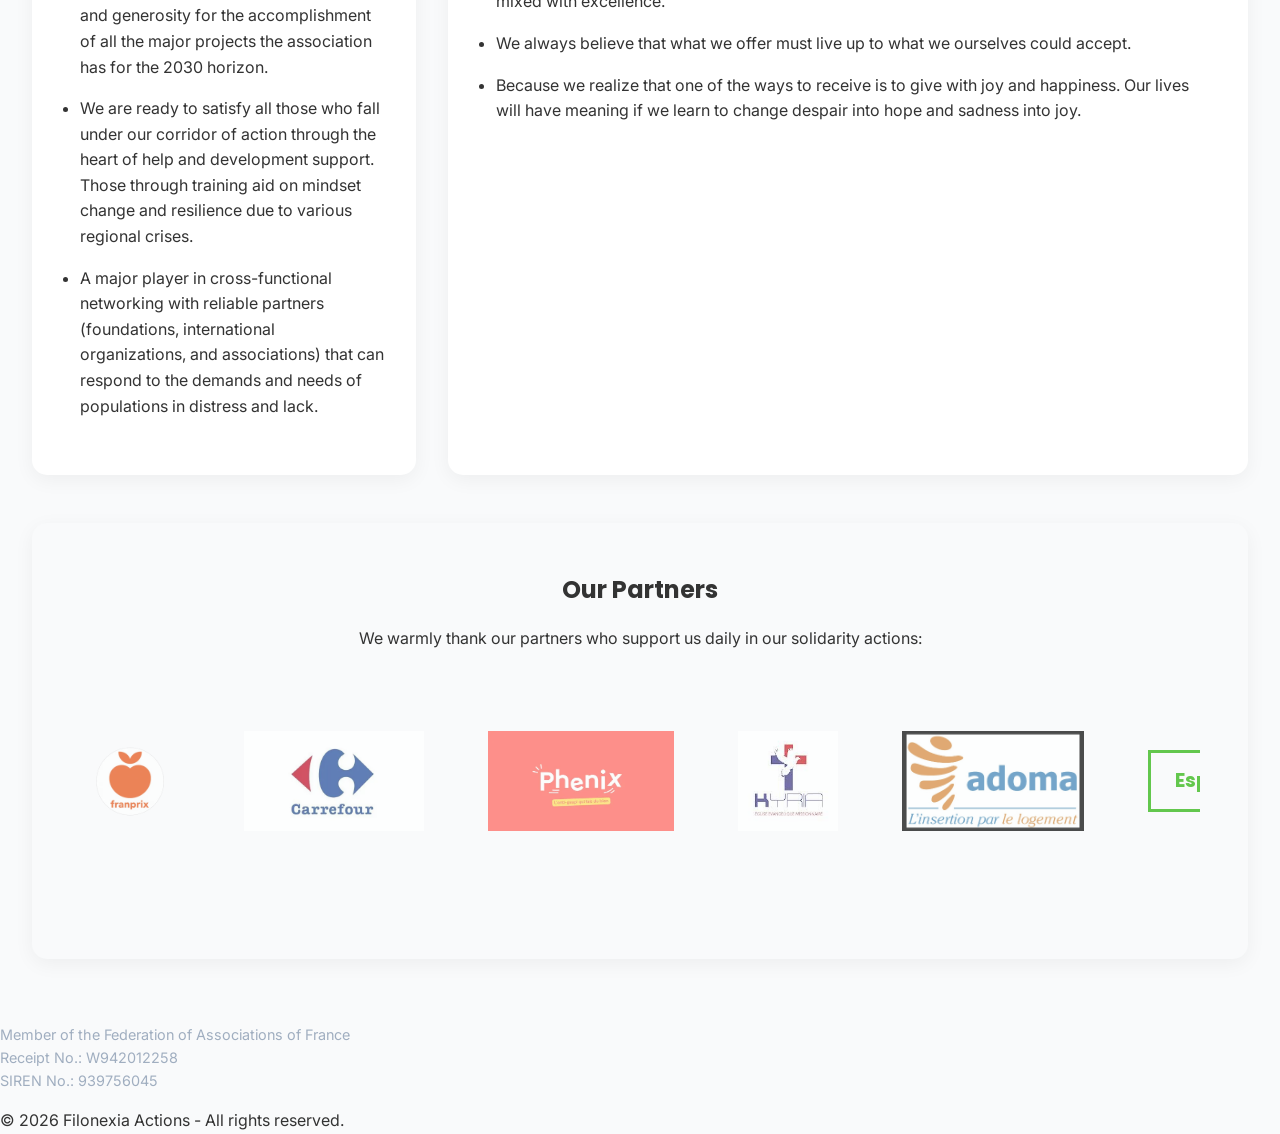
==== commit c3a760cd: "Refonte responsive mobile complete, mise a jour des visuels et ajouts des nouvelles photos" ====
--- a/a-propos.html
+++ b/a-propos.html
@@ -9,6 +9,7 @@
 <script>if (localStorage.getItem('filonexia_lang') === 'en' || new URLSearchParams(window.location.search).get('lang') === 'en') { document.documentElement.style.visibility = 'hidden'; }</script>
 </head>
 <body>
+    <div class="menu-overlay" id="menu-overlay"></div>
 
     <header>
         <div class="nav-container">
--- a/css/style.css
+++ b/css/style.css
@@ -1528,7 +1528,8 @@
     height: 50px;
     width: auto;
     object-fit: contain;
-    opacity: 0.5;
+    opacity: 0.7;
+    flex-shrink: 0;
     transition: opacity 0.3s;
 }
 .partner-logo:hover {
@@ -1605,15 +1606,37 @@
 @keyframes marquee { 0% { transform: translateX(0); } 100% { transform: translateX(-50%); } }
 
 
-/* Mobile Drawer Navigation */
+/* ---------------------------
+   MOBILE OVERLAY & DRAWER NAV
+--------------------------- */
+.menu-overlay {
+    position: fixed;
+    top: 0;
+    left: 0;
+    width: 100vw;
+    height: 100vh;
+    height: 100dvh;
+    background: rgba(17, 24, 39, 0.7);
+    backdrop-filter: blur(5px);
+    z-index: 998;
+    opacity: 0;
+    visibility: hidden;
+    transition: opacity 0.3s ease, visibility 0.3s ease;
+}
+.menu-overlay.active {
+    opacity: 1;
+    visibility: visible;
+}
+
 .menu-toggle {
     display: none;
     flex-direction: column;
     justify-content: space-between;
-    width: 30px;
-    height: 21px;
+    width: 32px;
+    height: 22px;
     cursor: pointer;
-    z-index: 1000;
+    z-index: 1001;
+    padding: 2px;
 }
 .menu-toggle span {
     display: block;
@@ -1623,11 +1646,20 @@
     border-radius: 3px;
     transition: all 0.3s ease;
 }
+
+/* ---------------------------
+   RESPONSIVE MEDIA QUERIES
+--------------------------- */
 @media (max-width: 900px) {
+    /* Header & Nav Drawer */
+    .nav-container {
+        padding: 0.8rem 1.2rem;
+        justify-content: space-between;
+        gap: 1rem;
+    }
+
     .menu-toggle {
         display: flex;
-        z-index: 1001;
-        position: relative;
     }
     
     .logo {
@@ -1635,7 +1667,7 @@
         position: relative;
     }
     .logo img {
-        max-height: 50px !important;
+        max-height: 48px !important;
         width: auto;
     }
     
@@ -1645,30 +1677,158 @@
         top: 0;
         right: -100%;
         width: 300px;
-        max-width: 80%;
+        max-width: 85%;
         height: 100vh;
+        height: 100dvh;
         background-color: var(--white);
         flex-direction: column;
         justify-content: flex-start;
         align-items: center;
-        padding-top: 6rem;
-        gap: 1.5rem;
-        box-shadow: -5px 0 15px rgba(0,0,0,0.5);
-        transition: right 0.4s ease;
+        padding: 5rem 1.5rem 2rem 1.5rem;
+        gap: 1.2rem;
+        box-shadow: -5px 0 25px rgba(0,0,0,0.3);
+        transition: right 0.35s cubic-bezier(0.16, 1, 0.3, 1);
         z-index: 999;
+        overflow-y: auto;
     }
     nav .nav-links.active {
         right: 0;
     }
+    .nav-links li {
+        width: 100%;
+        text-align: center;
+    }
+    .nav-links a {
+        display: block;
+        padding: 0.7rem 1rem;
+        font-size: 1.1rem;
+        width: 100%;
+    }
+    .nav-links .btn {
+        margin-top: 0.5rem;
+        padding: 0.8rem 1.5rem;
+    }
+
     .menu-toggle.active span:nth-child(1) {
-        transform: translateY(9px) rotate(45deg);
+        transform: translateY(9.5px) rotate(45deg);
     }
     .menu-toggle.active span:nth-child(2) {
         opacity: 0;
     }
     .menu-toggle.active span:nth-child(3) {
-        transform: translateY(-9px) rotate(-45deg);
-    }
+        transform: translateY(-9.5px) rotate(-45deg);
+    }
+
+    /* Hero Carousel Responsive */
+    .hero-carousel,
+    .carousel-slide {
+        min-height: 85vh;
+        min-height: 85dvh;
+        align-items: flex-start !important;
+    }
+    .carousel-slide.slide-lumiere {
+        background-image: url('../images/Hero_lumiere_telephone.png') !important;
+        background-position: center bottom !important;
+        background-size: cover !important;
+    }
+    .carousel-slide.slide-denree {
+        background-image: url('../images/hero_denr%C3%A9e_telephone.png') !important;
+        background-position: center bottom !important;
+        background-size: cover !important;
+    }
+    .hero-carousel-overlay {
+        background: linear-gradient(180deg, rgba(17, 24, 39, 0.75) 0%, rgba(17, 24, 39, 0.25) 45%, rgba(17, 24, 39, 0) 80%) !important;
+    }
+    .hero-carousel-content {
+        padding: 1.8rem 0.8rem 1.5rem 0.8rem;
+        gap: 0.5rem;
+        grid-template-columns: 1fr;
+    }
+    .hero-carousel-text {
+        align-items: center;
+        text-align: center;
+    }
+    .hero-carousel-text h1 {
+        font-size: clamp(1.25rem, 4.5vw, 1.55rem);
+        text-align: center;
+        margin-bottom: 0.4rem;
+        line-height: 1.2;
+    }
+    .hero-carousel-text p {
+        font-size: 0.78rem;
+        text-align: center;
+        line-height: 1.35;
+        margin-bottom: 0.7rem;
+        max-width: 96%;
+        opacity: 0.95;
+    }
+    .hero-modern-tag {
+        font-size: 0.6rem;
+        padding: 0.2rem 0.5rem;
+        margin-bottom: 0.4rem;
+        letter-spacing: 0.5px;
+    }
+    .hero-modern-buttons {
+        display: flex;
+        flex-direction: row;
+        justify-content: center;
+        align-items: center;
+        width: 100%;
+        gap: 0.5rem;
+        max-width: 360px;
+        margin: 0 auto;
+    }
+    .hero-modern-buttons .btn,
+    .hero-modern-buttons .btn-outline {
+        flex: 1;
+        width: auto;
+        max-width: 170px;
+        text-align: center;
+        padding: 0.55rem 0.5rem;
+        font-size: 0.78rem;
+        white-space: nowrap;
+    }
+    .hero-carousel-right {
+        display: none !important; /* Masqué sur mobile pour éviter toute collision avec l'image de fond et les puces */
+    }
+    .carousel-dots {
+        bottom: 0.4rem;
+    }
+    .carousel-arrow {
+        display: none; /* Cache les flèches sur petit écran au profit du tactile */
+    }
+    .carousel-dots {
+        bottom: 1rem;
+    }
+
+    /* CTA Section ("Agir à nos côtés") */
+    .cta-container {
+        flex-direction: column;
+        text-align: center;
+        gap: 2rem;
+        padding: 0 1.2rem;
+    }
+    .cta-left {
+        text-align: center;
+        width: 100%;
+    }
+    .cta-left h2 {
+        font-size: clamp(1.6rem, 5vw, 2.2rem);
+    }
+    .cta-right {
+        display: grid;
+        grid-template-columns: repeat(2, 1fr);
+        width: 100%;
+        gap: 1rem;
+        justify-content: center;
+    }
+    .cta-card {
+        max-width: 100%;
+        min-width: 0;
+        padding: 1.2rem 0.8rem;
+    }
+
+    /* Layout Grids */
     .page-layout, .grid-3, div[style*="grid-template-columns"] {
         grid-template-columns: 1fr !important;
     }
@@ -1676,12 +1836,177 @@
         font-size: 2rem !important;
     }
     .container {
-        padding: 2rem 1rem;
+        padding: 2.5rem 1.2rem;
     }
     .content-section {
-        padding: 1.5rem;
-    }
-}
+        padding: 1.5rem 1.2rem;
+    }
+}
+
+@media (max-width: 768px) {
+    /* Impact Section */
+    .impact-section {
+        grid-template-columns: 1fr;
+        gap: 1.5rem;
+        margin-bottom: 2.5rem;
+    }
+    .impact-card {
+        padding: 1.8rem 1.2rem;
+    }
+    .impact-stats-grid {
+        flex-direction: column;
+        gap: 1.5rem;
+        align-items: center;
+    }
+    .impact-stat-item {
+        width: 100%;
+        padding: 0 0 1.2rem 0;
+        border-bottom: 1px solid #d1e2d6;
+    }
+    .impact-stat-item:last-child {
+        border-bottom: none;
+        padding-bottom: 0;
+    }
+    .impact-stat-item::after {
+        display: none !important; /* Supression de la ligne verticale séparatrice */
+    }
+    .impact-stat-item h4 {
+        font-size: 1.6rem;
+    }
+    .testimonial-card {
+        padding: 1.8rem 1.2rem;
+    }
+
+    /* About Section & Stats */
+    .about-modern {
+        grid-template-columns: 1fr;
+        gap: 2rem;
+        margin: 2.5rem 0;
+    }
+    .about-image {
+        min-height: 240px;
+        border-radius: 15px;
+    }
+    .stats-grid {
+        grid-template-columns: 1fr;
+        gap: 1.5rem;
+    }
+    .stat-item {
+        border-right: none;
+        border-bottom: 1px solid rgba(0,0,0,0.08);
+        padding: 0 0 1.2rem 0;
+    }
+    .stat-item:last-child {
+        border-bottom: none;
+    }
+
+    /* Actions Section */
+    .actions-modern-grid {
+        grid-template-columns: 1fr;
+        gap: 1.5rem;
+    }
+    .global-card {
+        padding: 2rem 1.2rem;
+        min-height: 200px;
+    }
+    .global-text {
+        font-size: clamp(1.8rem, 6vw, 2.4rem);
+        text-align: center;
+        margin-top: 1rem;
+    }
+    .global-globe {
+        width: 160px;
+        height: 160px;
+        right: -20px;
+        bottom: -20px;
+        opacity: 0.2;
+    }
+
+    /* Gallery Section */
+    .gallery-section {
+        padding: 2.5rem 0;
+    }
+    .gallery-header {
+        padding: 0 1.2rem;
+        margin-bottom: 1.5rem;
+        align-items: flex-start;
+    }
+    .gallery-title-wrapper {
+        gap: 1rem;
+    }
+    .gallery-icon {
+        width: 48px;
+        height: 48px;
+        flex-shrink: 0;
+    }
+    .gallery-title-text h2 {
+        font-size: 1.4rem;
+    }
+    .gallery-item {
+        flex: 0 0 calc(85% - 10px);
+        min-width: 250px;
+    }
+    .gallery-nav {
+        display: none;
+    }
+
+    /* Partners Section */
+    .partners-container {
+        flex-direction: column;
+        align-items: center;
+        text-align: center;
+        gap: 1rem;
+        padding: 0 1.2rem;
+        width: 100%;
+    }
+    .partners-carousel-wrap {
+        width: 100%;
+    }
+    .partners-title {
+        white-space: normal;
+    }
+    .partner-logo {
+        height: 38px;
+        flex-shrink: 0;
+    }
+
+    /* Footer */
+    .site-footer {
+        padding: 3rem 1.2rem 1rem 1.2rem;
+    }
+    .footer-container {
+        flex-direction: column;
+        gap: 2rem;
+        padding-bottom: 2rem;
+    }
+    .footer-col {
+        min-width: 100%;
+    }
+    .border-left {
+        border-left: none;
+        padding-left: 0;
+        border-top: 1px solid rgba(255,255,255,0.1);
+        padding-top: 1.5rem;
+    }
+    .footer-nav-grid {
+        flex-direction: column;
+        gap: 1.2rem;
+    }
+}
+
+@media (max-width: 500px) {
+    /* Grille 1 colonne pour les boutons CTA sur très petits mobiles */
+    .cta-right {
+        grid-template-columns: 1fr;
+    }
+    .hero-carousel-text h1 {
+        font-size: 1.7rem;
+    }
+    .hero-carousel-text p {
+        font-size: 0.9rem;
+    }
+}
+
 html, body {
     overflow-x: hidden;
     width: 100%;
@@ -1691,3 +2016,4 @@
     overflow-wrap: break-word;
     word-break: break-word;
 }
+
